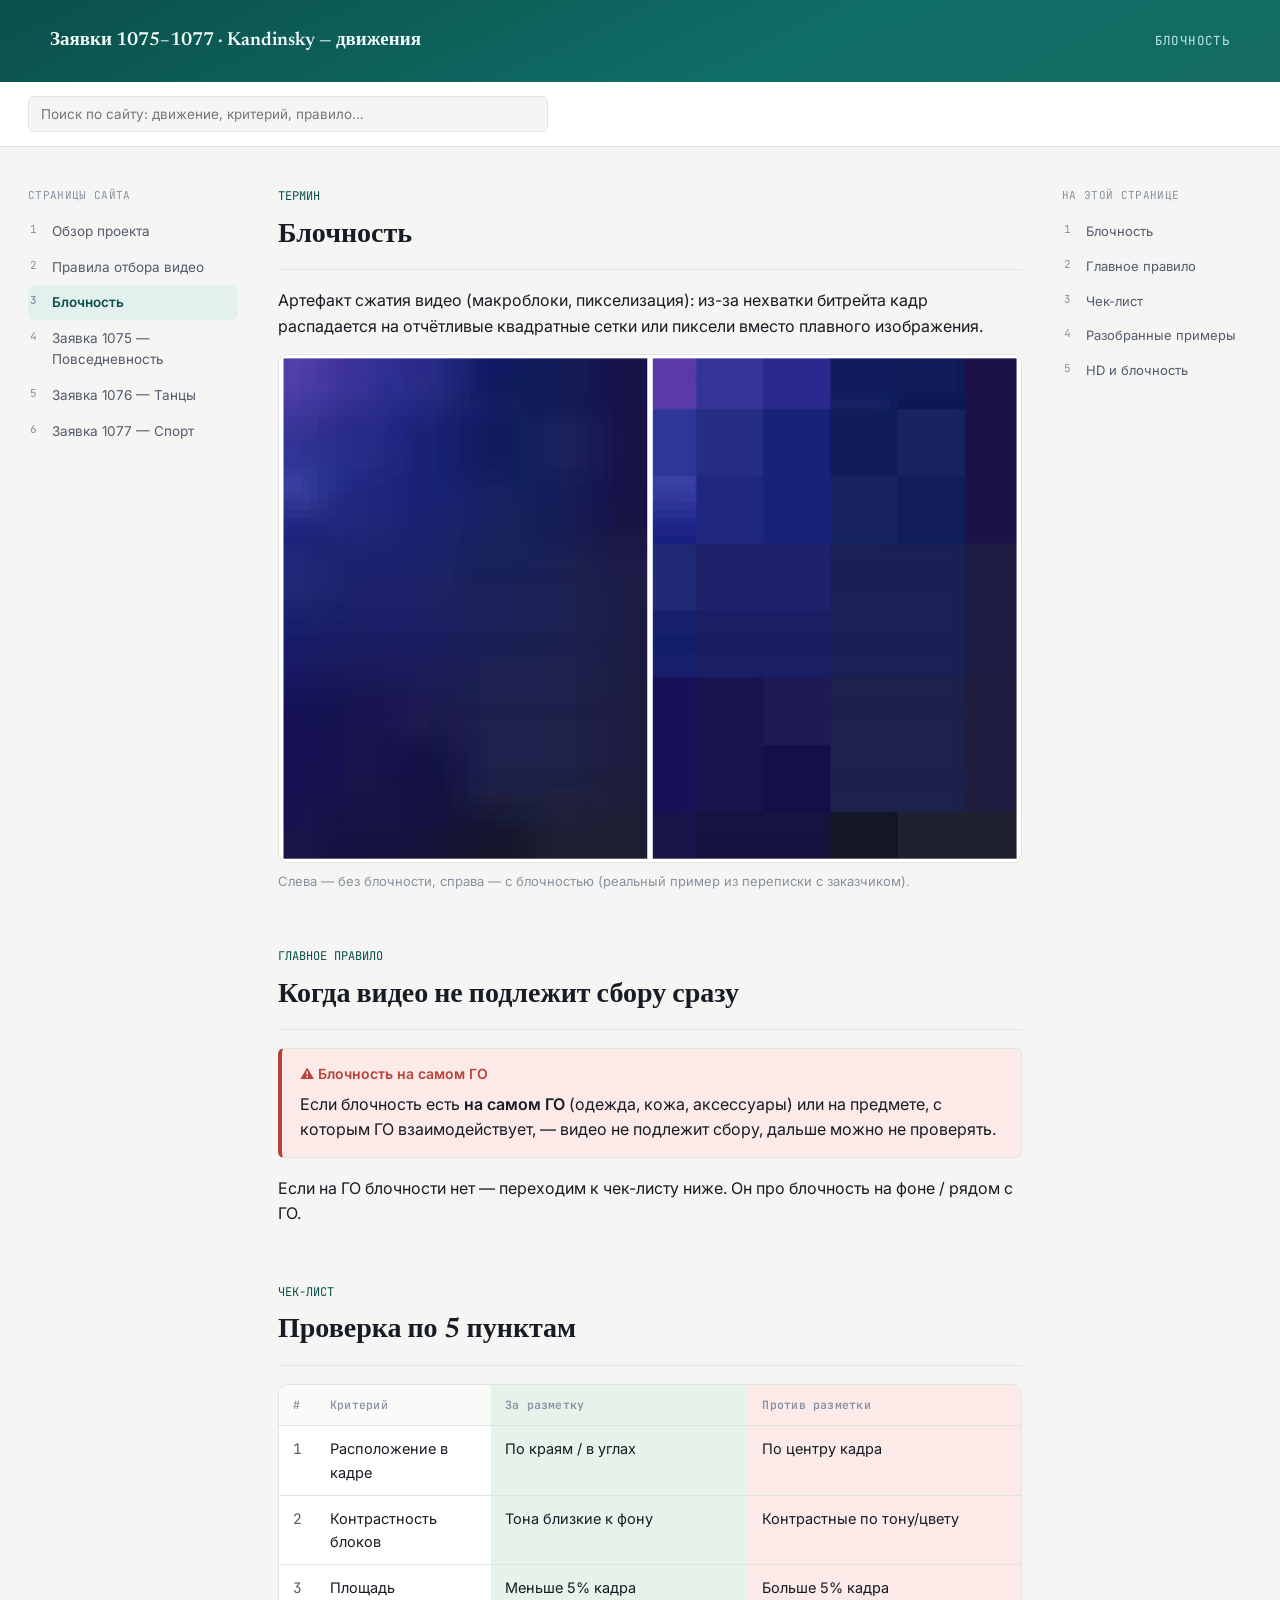
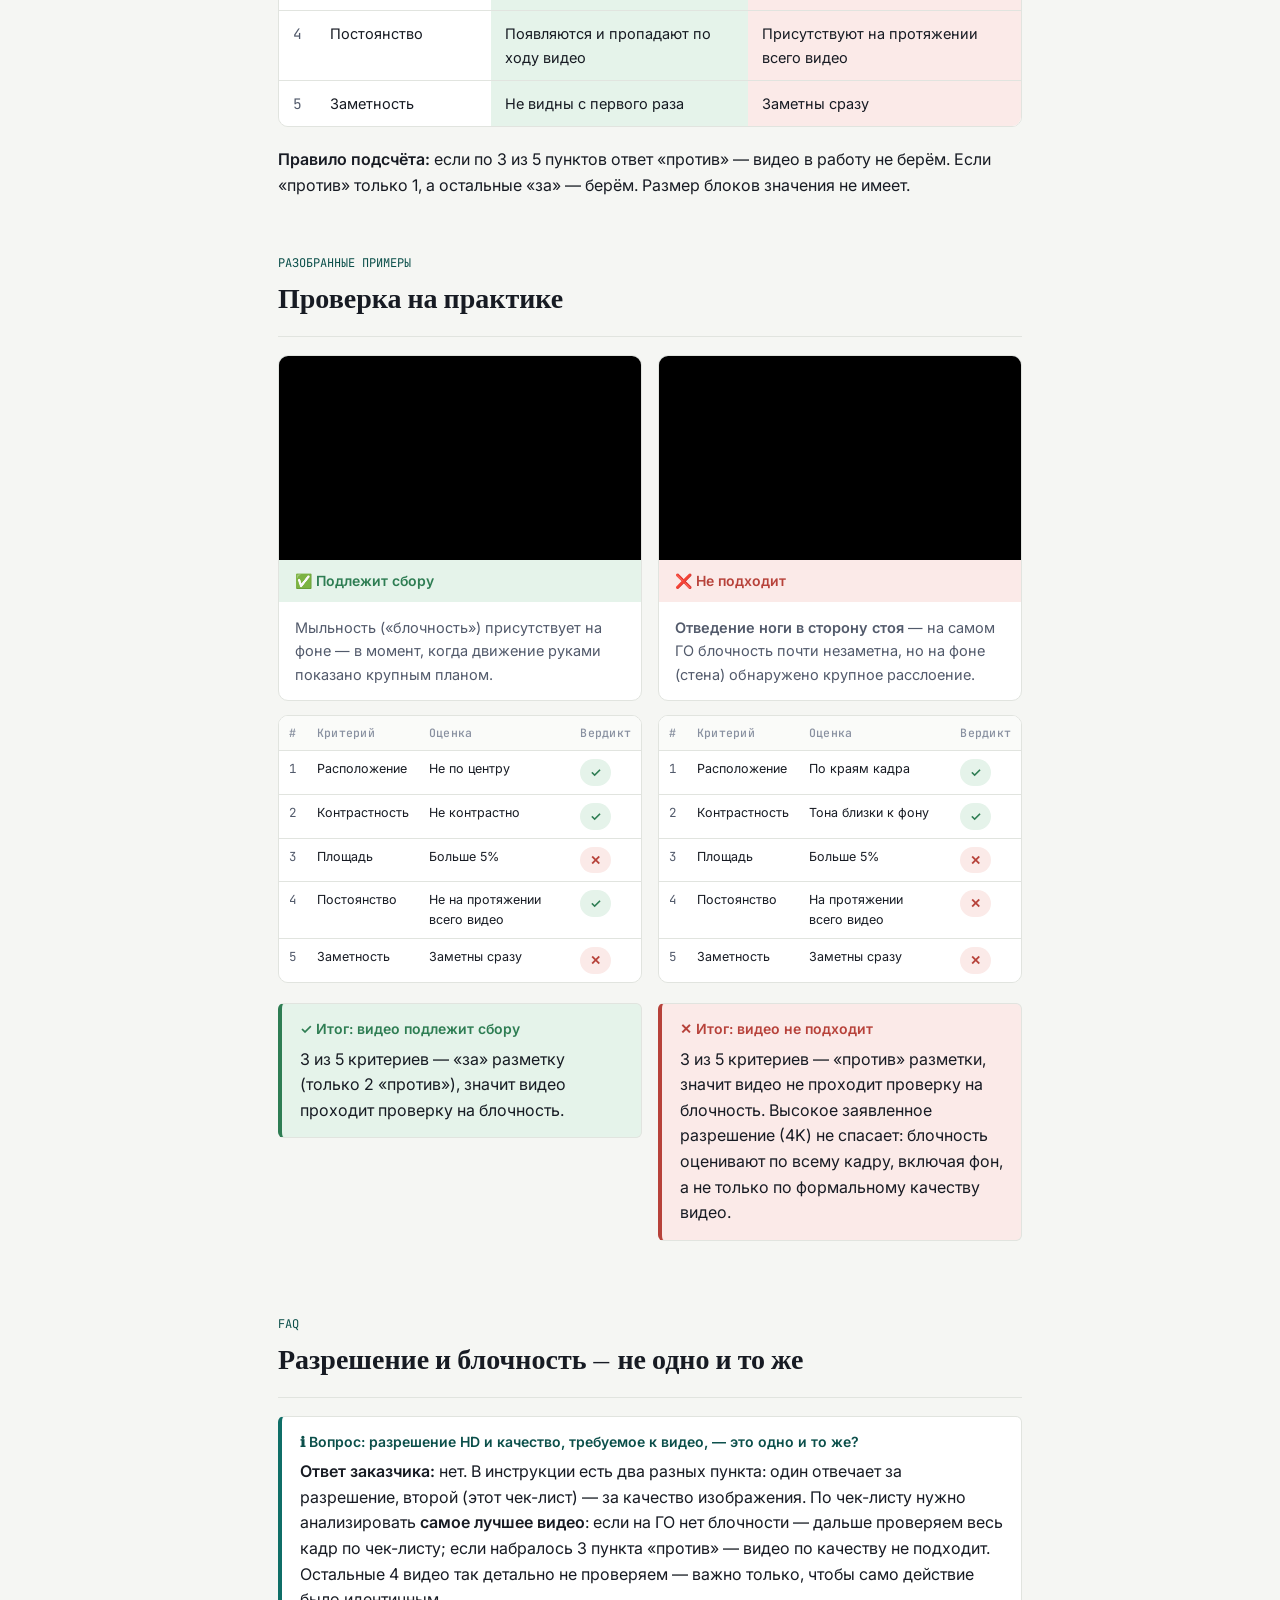
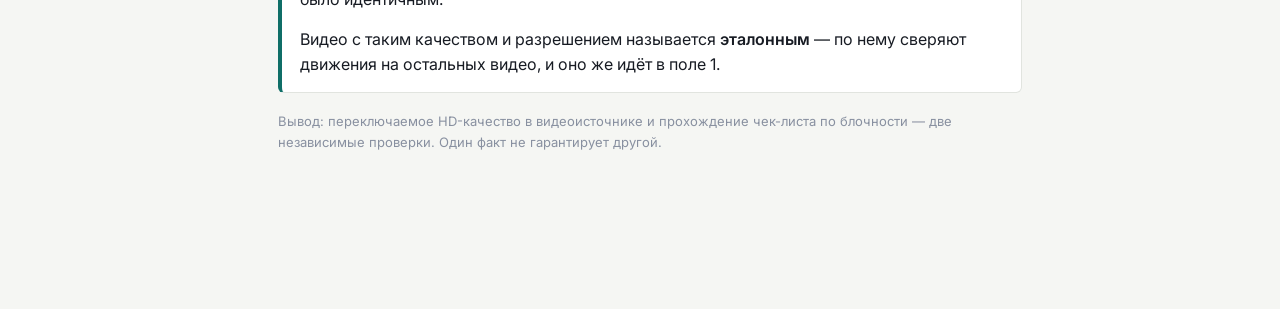
==== site/blockiness.html @ 5139f46d "Заменить первый пример блочности на встроенный плеер Ролик «приготовление еды на улице» имеет настоя" ====
<!DOCTYPE html>
<html lang="ru">
<head>
<meta charset="UTF-8">
<meta name="viewport" content="width=device-width, initial-scale=1.0">
<title>Блочность · Заявки 1075–1077</title>
<link rel="preconnect" href="https://fonts.googleapis.com">
<link href="https://fonts.googleapis.com/css2?family=Newsreader:ital,opsz,wght@0,6..72,400;0,6..72,500;0,6..72,600;0,6..72,700;1,6..72,500&family=Inter:wght@400;500;600;700&family=JetBrains+Mono:wght@500&display=swap" rel="stylesheet">
<link rel="stylesheet" href="assets/style.css">
</head>
<body>

<header class="page-header">
  <div class="page-header-inner">
    <a class="brand" href="overview.html">Заявки 1075–1077 · Kandinsky — движения</a>
    <span class="page-title">БЛОЧНОСТЬ</span>
  </div>
</header>

<div class="search-bar">
  <div class="search-bar-inner">
    <input type="search" id="site-search-input" class="search-input" placeholder="Поиск по сайту: движение, критерий, правило…" autocomplete="off" aria-label="Поиск по сайту">
    <div id="site-search-results" class="search-results" role="listbox" hidden></div>
  </div>
</div>

<div class="layout">
  <nav class="toc site-nav" aria-label="Страницы сайта">
    <div class="toc-title">СТРАНИЦЫ САЙТА</div>
    <ol>
      <li><a href="overview.html">Обзор проекта</a></li>
      <li><a href="criteria.html">Правила отбора видео</a></li>
      <li><a href="blockiness.html" class="active">Блочность</a></li>
      <li><a href="request-1075.html">Заявка 1075 — Повседневность</a></li>
      <li><a href="request-1076.html">Заявка 1076 — Танцы</a></li>
      <li><a href="request-1077.html">Заявка 1077 — Спорт</a></li>
    </ol>
  </nav>

  <main>

    <section id="definition">
      <p class="eyebrow">ТЕРМИН</p>
      <h2>Блочность</h2>
      <p>Артефакт сжатия видео (макроблоки, пикселизация): из-за нехватки битрейта кадр распадается на отчётливые квадратные сетки или пиксели вместо плавного изображения.</p>
      <figure style="margin:0 0 8px;">
        <img src="assets/blockiness-comparison.png" alt="Слева — кадр без блочности, справа — кадр с блочностью" style="width:100%; display:block; border-radius:var(--radius-m); border:1px solid var(--line);">
      </figure>
      <p class="quiet">Слева — без блочности, справа — с блочностью (реальный пример из переписки с заказчиком).</p>
    </section>

    <section id="rule">
      <p class="eyebrow">ГЛАВНОЕ ПРАВИЛО</p>
      <h2>Когда видео не подлежит сбору сразу</h2>
      <div class="callout danger">
        <div class="callout-title">⚠ Блочность на самом ГО</div>
        <p>Если блочность есть <strong>на самом ГО</strong> (одежда, кожа, аксессуары) или на предмете, с которым ГО взаимодействует, — видео не подлежит сбору, дальше можно не проверять.</p>
      </div>
      <p>Если на ГО блочности нет — переходим к чек-листу ниже. Он про блочность на фоне / рядом с ГО.</p>
    </section>

    <section id="checklist">
      <p class="eyebrow">ЧЕК-ЛИСТ</p>
      <h2>Проверка по 5 пунктам</h2>
      <div class="table-wrap">
        <table>
          <thead><tr><th>#</th><th>Критерий</th><th class="za"><strong>За разметку</strong></th><th class="protiv"><strong>Против разметки</strong></th></tr></thead>
          <tbody>
            <tr><td class="num">1</td><td>Расположение в кадре</td><td class="za">По краям / в углах</td><td class="protiv">По центру кадра</td></tr>
            <tr><td class="num">2</td><td>Контрастность блоков</td><td class="za">Тона близкие к фону</td><td class="protiv">Контрастные по тону/цвету</td></tr>
            <tr><td class="num">3</td><td>Площадь</td><td class="za">Меньше 5% кадра</td><td class="protiv">Больше 5% кадра</td></tr>
            <tr><td class="num">4</td><td>Постоянство</td><td class="za">Появляются и пропадают по ходу видео</td><td class="protiv">Присутствуют на протяжении всего видео</td></tr>
            <tr><td class="num">5</td><td>Заметность</td><td class="za">Не видны с первого раза</td><td class="protiv">Заметны сразу</td></tr>
          </tbody>
        </table>
      </div>
      <p><strong>Правило подсчёта:</strong> если по 3 из 5 пунктов ответ «против» — видео в работу не берём. Если «против» только 1, а остальные «за» — берём. Размер блоков значения не имеет.</p>
    </section>

    <section id="worked-example">
      <p class="eyebrow">РАЗОБРАННЫЕ ПРИМЕРЫ</p>
      <h2>Проверка на практике</h2>
      <div class="example-grid">
        <div>
          <div class="example-card pass" style="margin-bottom:14px;">
            <iframe class="media" src="https://www.youtube.com/embed/urwNlMY-8qQ" title="Приготовление еды на улице — пример проверки на блочность" allowfullscreen></iframe>
            <div class="status">✅ Подлежит сбору</div>
            <div class="body">
              <p>Мыльность («блочность») присутствует на фоне — в момент, когда движение руками показано крупным планом.</p>
            </div>
          </div>
          <div class="table-wrap compact">
            <table>
              <thead><tr><th>#</th><th>Критерий</th><th>Оценка</th><th>Вердикт</th></tr></thead>
              <tbody>
                <tr><td class="num">1</td><td>Расположение</td><td>Не по центру</td><td><span class="verdict za">✓</span></td></tr>
                <tr><td class="num">2</td><td>Контрастность</td><td>Не контрастно</td><td><span class="verdict za">✓</span></td></tr>
                <tr><td class="num">3</td><td>Площадь</td><td>Больше 5%</td><td><span class="verdict protiv">✕</span></td></tr>
                <tr><td class="num">4</td><td>Постоянство</td><td>Не на протяжении всего видео</td><td><span class="verdict za">✓</span></td></tr>
                <tr><td class="num">5</td><td>Заметность</td><td>Заметны сразу</td><td><span class="verdict protiv">✕</span></td></tr>
              </tbody>
            </table>
          </div>
          <div class="callout ok">
            <div class="callout-title">✓ Итог: видео подлежит сбору</div>
            <p>3 из 5 критериев — «за» разметку (только 2 «против»), значит видео проходит проверку на блочность.</p>
          </div>
        </div>

        <div>
          <div class="example-card fail" style="margin-bottom:14px;">
            <iframe class="media" src="https://www.youtube.com/embed/v_lq02RTL34" title="Пример проверки на блочность" allowfullscreen></iframe>
            <div class="status">❌ Не подходит</div>
            <div class="body">
              <p><strong>Отведение ноги в сторону стоя</strong> — на самом ГО блочность почти незаметна, но на фоне (стена) обнаружено крупное расслоение.</p>
            </div>
          </div>
          <div class="table-wrap compact">
            <table>
              <thead><tr><th>#</th><th>Критерий</th><th>Оценка</th><th>Вердикт</th></tr></thead>
              <tbody>
                <tr><td class="num">1</td><td>Расположение</td><td>По краям кадра</td><td><span class="verdict za">✓</span></td></tr>
                <tr><td class="num">2</td><td>Контрастность</td><td>Тона близки к фону</td><td><span class="verdict za">✓</span></td></tr>
                <tr><td class="num">3</td><td>Площадь</td><td>Больше 5%</td><td><span class="verdict protiv">✕</span></td></tr>
                <tr><td class="num">4</td><td>Постоянство</td><td>На протяжении всего видео</td><td><span class="verdict protiv">✕</span></td></tr>
                <tr><td class="num">5</td><td>Заметность</td><td>Заметны сразу</td><td><span class="verdict protiv">✕</span></td></tr>
              </tbody>
            </table>
          </div>
          <div class="callout danger">
            <div class="callout-title">✕ Итог: видео не подходит</div>
            <p>3 из 5 критериев — «против» разметки, значит видео не проходит проверку на блочность. Высокое заявленное разрешение (4K) не спасает: блочность оценивают по всему кадру, включая фон, а не только по формальному качеству видео.</p>
          </div>
        </div>
      </div>
    </section>

    <section id="hd-vs-blockiness">
      <p class="eyebrow">FAQ</p>
      <h2>Разрешение и блочность — не одно и то же</h2>
      <div class="callout info">
        <div class="callout-title">ℹ Вопрос: разрешение HD и качество, требуемое к видео, — это одно и то же?</div>
        <p><strong>Ответ заказчика:</strong> нет. В инструкции есть два разных пункта: один отвечает за разрешение, второй (этот чек-лист) — за качество изображения. По чек-листу нужно анализировать <strong>самое лучшее видео</strong>: если на ГО нет блочности — дальше проверяем весь кадр по чек-листу; если набралось 3 пункта «против» — видео по качеству не подходит. Остальные 4 видео так детально не проверяем — важно только, чтобы само действие было идентичным.</p>
        <p>Видео с таким качеством и разрешением называется <strong>эталонным</strong> — по нему сверяют движения на остальных видео, и оно же идёт в поле 1.</p>
      </div>
      <p class="quiet">Вывод: переключаемое HD-качество в видеоисточнике и прохождение чек-листа по блочности — две независимые проверки. Один факт не гарантирует другой.</p>
    </section>

  </main>

  <nav class="toc page-nav" aria-label="На этой странице">
    <div class="toc-title">НА ЭТОЙ СТРАНИЦЕ</div>
    <ol>
      <li><a href="#definition">Блочность</a></li>
      <li><a href="#rule">Главное правило</a></li>
      <li><a href="#checklist">Чек-лист</a></li>
      <li><a href="#worked-example">Разобранные примеры</a></li>
      <li><a href="#hd-vs-blockiness">HD и блочность</a></li>
    </ol>
  </nav>
</div>

<script src="assets/search-index.js"></script>
<script src="assets/search.js" defer></script>
</body>
</html>
---- site/assets/style.css ----
:root{
  --bg:#F5F6F3;
  --surface:#FFFFFF;
  --ink:#171B23;
  --ink-soft:#525A6B;
  --ink-faint:#8890A0;
  --line:#E1E4DF;
  --teal:#0F6E67;
  --teal-dark:#0B4F4A;
  --teal-soft:#E3F1EE;
  --amber:#B8721C;
  --amber-soft:#FBF0DE;
  --red:#B7423A;
  --red-soft:#FBEAE8;
  --ok:#2E7D53;
  --ok-soft:#E5F3EA;
  --radius-s:6px;
  --radius-m:10px;
  --serif:'Newsreader', Georgia, serif;
  --sans:'Inter', -apple-system, BlinkMacSystemFont, 'Segoe UI', sans-serif;
  --mono:'JetBrains Mono', ui-monospace, monospace;
}
*{box-sizing:border-box;}
html{scroll-behavior:smooth;}
body{
  margin:0;
  background:var(--bg);
  color:var(--ink);
  font-family:var(--sans);
  font-size:16px;
  line-height:1.6;
  -webkit-font-smoothing:antialiased;
}
a{color:var(--teal-dark);}
a:focus-visible, button:focus-visible, summary:focus-visible{outline:2px solid var(--teal); outline-offset:2px;}

/* ---------- HERO (только на overview.html) ---------- */
.hero{
  background:linear-gradient(155deg,var(--teal-dark) 0%, var(--teal) 62%, #146B62 100%);
  color:#F3FBF9;
  padding:64px 28px 48px;
  position:relative;
  overflow:hidden;
}
.hero::after{
  content:"";
  position:absolute; inset:0;
  background-image:
    repeating-linear-gradient(90deg, rgba(255,255,255,.05) 0 1px, transparent 1px 64px),
    repeating-linear-gradient(0deg, rgba(255,255,255,.05) 0 1px, transparent 1px 64px);
  opacity:.5;
  pointer-events:none;
}
.hero-inner{max-width:920px; margin:0 auto; position:relative;}
.hero-kicker{
  font-family:var(--mono);
  font-size:12.5px;
  letter-spacing:.03em;
  color:#BFEAE2;
  margin:0 0 14px;
}
.hero h1{
  font-family:var(--serif);
  font-weight:600;
  font-size:clamp(30px, 4.4vw, 46px);
  line-height:1.12;
  margin:0 0 16px;
  max-width:22ch;
}
.hero p.lead{
  font-size:17px;
  max-width:62ch;
  color:#E3F4F0;
  margin:0 0 30px;
}
.hero-stats{
  display:grid;
  grid-template-columns:repeat(auto-fit,minmax(150px,1fr));
  gap:1px;
  background:rgba(255,255,255,.18);
  border:1px solid rgba(255,255,255,.22);
  border-radius:var(--radius-m);
  overflow:hidden;
  max-width:760px;
}
.hero-stat{
  background:rgba(11,79,74,.35);
  padding:16px 18px;
}
.hero-stat .n{font-family:var(--serif); font-size:26px; font-weight:600; display:block;}
.hero-stat .l{font-size:12.5px; color:#BFEAE2;}

/* ---------- PAGE HEADER (на всех остальных страницах) ---------- */
.page-header{
  background:linear-gradient(155deg,var(--teal-dark) 0%, var(--teal) 62%, #146B62 100%);
  color:#F3FBF9;
  padding:26px 28px;
}
.page-header-inner{
  max-width:1180px; margin:0 auto;
  display:flex; align-items:center; justify-content:space-between; flex-wrap:wrap; gap:10px 24px;
}
.page-header .brand{
  color:#F3FBF9; text-decoration:none;
  font-family:var(--serif); font-weight:600; font-size:19px;
}
.page-header .brand:hover{text-decoration:underline;}
.page-header .page-title{
  font-family:var(--mono); font-size:12.5px; letter-spacing:.03em; color:#BFEAE2;
}

/* ---------- ПОИСК ПО САЙТУ ---------- */
.search-bar{
  background:var(--surface);
  border-bottom:1px solid var(--line);
  padding:14px 28px;
}
.search-bar-inner{
  max-width:1320px; margin:0 auto;
  position:relative;
}
.search-input{
  width:100%; max-width:520px;
  box-sizing:border-box;
  font-family:var(--sans);
  font-size:13.5px;
  padding:9px 12px;
  border:1px solid var(--line);
  border-radius:var(--radius-s);
  background:var(--bg);
  color:var(--ink);
}
.search-input:focus{
  outline:none;
  border-color:var(--teal);
  background:var(--surface);
}
.search-results{
  position:absolute;
  top:calc(100% + 6px);
  left:0;
  width:100%; max-width:520px;
  background:var(--surface);
  border:1px solid var(--line);
  border-radius:var(--radius-m);
  box-shadow:0 8px 24px rgba(23,27,35,.12);
  max-height:380px;
  overflow-y:auto;
  z-index:80;
}
.search-item{
  display:block;
  padding:9px 14px;
  text-decoration:none;
  color:var(--ink);
  border-bottom:1px solid var(--line);
}
.search-item:last-child{border-bottom:none;}
.search-item:hover, .search-item.active{background:var(--teal-soft);}
.search-item .t{display:block; font-size:13.5px; font-weight:500;}
.search-item .p{display:block; font-family:var(--mono); font-size:11px; color:var(--ink-faint); margin-top:2px;}
.search-empty{padding:12px 14px; font-size:13px; color:var(--ink-soft);}

/* ---------- LAYOUT (слева — страницы сайта, справа — разделы этой страницы) ---------- */
.layout{
  max-width:1320px;
  margin:0 auto;
  display:grid;
  grid-template-columns:210px minmax(0,1fr) 190px;
  gap:40px;
  padding:40px 28px 100px;
}
nav.toc{
  position:sticky;
  top:24px;
  align-self:start;
  max-height:calc(100vh - 48px);
  overflow-y:auto;
  font-size:13.5px;
}
nav.toc.page-nav{font-size:13px;}
nav.toc .toc-title{
  font-family:var(--mono);
  font-size:11px;
  color:var(--ink-faint);
  letter-spacing:.03em;
  margin-bottom:10px;
}
nav.toc ol{list-style:none; margin:0; padding:0; counter-reset:toc;}
nav.toc li{counter-increment:toc; margin-bottom:2px;}
nav.toc a{
  display:block;
  text-decoration:none;
  color:var(--ink-soft);
  padding:6px 0 6px 22px;
  position:relative;
  border-left:2px solid transparent;
}
nav.toc a::before{
  content:counter(toc);
  position:absolute; left:0; top:6px;
  font-family:var(--mono);
  font-size:11px;
  color:var(--ink-faint);
  width:16px;
}
nav.toc a:hover{color:var(--teal-dark);}
nav.toc a.active{
  color:var(--teal-dark);
  font-weight:600;
  background:var(--teal-soft);
  border-radius:var(--radius-s);
}
nav.toc .toc-group{margin-top:14px; padding-top:10px; border-top:1px solid var(--line);}

main{min-width:0; max-width:760px;}
section{margin-bottom:56px; scroll-margin-top:20px;}
section > .eyebrow{
  font-family:var(--mono);
  font-size:12px;
  color:var(--teal-dark);
  margin:0 0 6px;
}
h2{
  font-family:var(--serif);
  font-weight:600;
  font-size:28px;
  margin:0 0 18px;
  padding-bottom:12px;
  border-bottom:1px solid var(--line);
}
h3{
  font-family:var(--serif);
  font-weight:600;
  font-size:19px;
  margin:28px 0 10px;
}
p{margin:0 0 14px; color:var(--ink);}
ul, ol{margin:0 0 16px; padding-left:22px;}
li{margin-bottom:6px;}
strong{font-weight:600;}
code{
  font-family:var(--mono);
  font-size:.86em;
  background:#EEF1EC;
  padding:2px 5px;
  border-radius:4px;
}

/* ---------- CALLOUTS ---------- */
.callout{
  border:1px solid var(--line);
  border-left-width:4px;
  border-radius:var(--radius-s);
  padding:14px 18px;
  margin:0 0 18px;
  background:var(--surface);
}
.callout .callout-title{
  font-weight:600;
  font-size:14px;
  display:flex;
  align-items:center;
  gap:8px;
  margin-bottom:6px;
}
.callout p:last-child{margin-bottom:0;}
.callout.info{border-left-color:var(--teal); }
.callout.info .callout-title{color:var(--teal-dark);}
.callout.warn{border-left-color:var(--amber); background:var(--amber-soft);}
.callout.warn .callout-title{color:var(--amber);}
.callout.danger{border-left-color:var(--red); background:var(--red-soft);}
.callout.danger .callout-title{color:var(--red);}
.callout.ok{border-left-color:var(--ok); background:var(--ok-soft);}
.callout.ok .callout-title{color:var(--ok);}
.callout.quote{border-left-color:var(--ink-faint);}
.callout.quote .who{font-weight:600; color:var(--ink);}

/* ---------- NAME EXAMPLES CHIP ---------- */
.name-examples{
  display:block;
  background:var(--teal-soft);
  color:var(--teal-dark);
  border-radius:var(--radius-s);
  padding:10px 16px;
  font-size:14.5px;
  margin:0 0 14px;
}
.name-examples strong{color:var(--teal-dark);}
.name-examples em{font-style:italic;}

/* ---------- TABLES ---------- */
.table-wrap{overflow-x:auto; margin:0 0 20px; border:1px solid var(--line); border-radius:var(--radius-m);}
table{width:100%; border-collapse:collapse; background:var(--surface); font-size:14.5px;}
th, td{padding:11px 14px; text-align:left; border-bottom:1px solid var(--line); vertical-align:top;}
th{
  font-family:var(--mono);
  font-weight:500;
  font-size:11.5px;
  color:var(--ink-faint);
  background:#FAFBF9;
  letter-spacing:.02em;
}
tr:last-child td{border-bottom:none;}
td.num{font-family:var(--mono); color:var(--ink-soft); white-space:nowrap;}
th.za, td.za{background:var(--ok-soft);}
th.tagme, td.tagme{width:260px;}
td.tagme code{display:inline-block; word-break:break-all; overflow-wrap:anywhere;}
th.protiv, td.protiv{background:var(--red-soft);}
th.field, td.field{background:#EDEEEA;}
tr[id]{scroll-margin-top:24px;}
tr[id]:target{outline:2px solid var(--teal); outline-offset:-2px;}
h3[id]{scroll-margin-top:20px;}

/* ---------- TAGS / BADGES ---------- */
.tag{
  display:inline-block;
  font-family:var(--mono);
  font-size:11.5px;
  padding:2px 8px;
  border-radius:20px;
  border:1px solid var(--line);
  color:var(--ink-soft);
  margin-right:4px;
}
.tag.t1075{background:var(--teal-soft); border-color:var(--teal); color:var(--teal-dark);}
.tag.t1076{background:#F1E7F7; border-color:#8A56A6; color:#6B3C88;}
.tag.t1077{background:#FDEEE0; border-color:#C97A1F; color:#93590F;}

/* ---------- VERDICT (за / против) ---------- */
.verdict{
  display:inline-flex; align-items:center; gap:6px;
  font-size:13px; font-weight:600; padding:3px 10px; border-radius:20px;
}
.verdict.za{background:var(--ok-soft); color:var(--ok);}
.verdict.protiv{background:var(--red-soft); color:var(--red);}

/* ---------- EXAMPLE CARDS ---------- */
.example-grid{display:grid; grid-template-columns:1fr 1fr; gap:16px; margin-bottom:18px;}
.example-grid.cols-3{grid-template-columns:1fr 1fr 1fr;}
@media (max-width:640px){.example-grid, .example-grid.cols-3{grid-template-columns:1fr;}}
@media (max-width:900px){.example-grid.cols-3{grid-template-columns:1fr 1fr;}}
.example-card{
  border:1px solid var(--line);
  border-radius:var(--radius-m);
  overflow:hidden;
  background:var(--surface);
}
.example-card .status{
  padding:10px 16px;
  font-weight:600;
  font-size:14px;
  display:flex; align-items:center; gap:8px;
}
.example-card.pass .status{background:var(--ok-soft); color:var(--ok);}
.example-card.fail .status{background:var(--red-soft); color:var(--red);}
.example-card .body{padding:14px 16px;}
.example-card .body p{margin:0; font-size:14.5px; color:var(--ink-soft);}
.example-card .media{display:block; width:100%; border-bottom:1px solid var(--line); background:#000;}
.example-card video, .example-card img{display:block; width:100%; height:auto;}
.example-card video.portrait{width:auto; max-width:100%; max-height:460px; margin:0 auto; background:#000;}
.example-card iframe.media{width:100%; aspect-ratio:16/9; border:0; background:#000;}
.example-card iframe.media.portrait{width:auto; height:460px; max-width:100%; aspect-ratio:9/16; margin:0 auto; display:block;}
.table-wrap.compact table{font-size:12.5px;}
.table-wrap.compact th, .table-wrap.compact td{padding:8px 10px;}

/* ---------- ZOOM ON HOVER ---------- */
.zoom-wrap{position:relative; overflow:visible;}
.zoom-wrap img{
  display:block; width:100%;
  border-radius:var(--radius-m); border:1px solid var(--line);
  background:var(--surface);
  transition:transform .2s ease, box-shadow .2s ease;
  transform-origin:center center;
  position:relative; z-index:1;
  cursor:zoom-in;
}
.zoom-wrap:hover img{
  transform:scale(1.9);
  z-index:5;
  box-shadow:0 16px 40px rgba(0,0,0,.28);
}
.zoom-wrap figcaption{margin-top:8px;}

/* ---------- FLOW STEPS ---------- */
.flow{
  display:flex; flex-wrap:wrap; gap:0;
  margin:0 0 20px;
  counter-reset:flow;
}
.flow-step{
  flex:1 1 150px;
  background:var(--surface);
  border:1px solid var(--line);
  padding:16px;
  position:relative;
  counter-increment:flow;
}
.flow-step:not(:last-child)::after{
  content:"→";
  position:absolute; right:-13px; top:50%; transform:translateY(-50%);
  color:var(--ink-faint); font-size:16px; z-index:2; background:var(--bg);
  width:24px; text-align:center;
}
@media (max-width:640px){
  .flow{flex-direction:column;}
  .flow-step:not(:last-child)::after{content:"↓"; right:auto; left:16px; top:auto; bottom:-13px; transform:none;}
}
.flow-step .num{
  font-family:var(--mono); font-size:11px; color:var(--teal-dark);
}
.flow-step .num::before{content:counter(flow) "  ";}
.flow-step h4{margin:6px 0 4px; font-size:14.5px; font-weight:600;}
.flow-step p{margin:0; font-size:13px; color:var(--ink-soft);}

/* ---------- DETAILS / FAQ ---------- */
details{
  border:1px solid var(--line);
  border-radius:var(--radius-s);
  background:var(--surface);
  margin-bottom:10px;
  padding:0;
}
summary{
  cursor:pointer;
  padding:13px 16px;
  font-weight:600;
  font-size:14.5px;
  list-style:none;
  display:flex;
  justify-content:space-between;
  align-items:center;
  gap:10px;
}
summary::-webkit-details-marker{display:none;}
summary::after{content:"+"; font-size:18px; color:var(--ink-faint); font-weight:400;}
details[open] summary::after{content:"–";}
details .faq-body{padding:0 16px 16px; color:var(--ink-soft); font-size:14.5px;}
details .faq-body p:last-child{margin-bottom:0;}

/* ---------- MISC ---------- */
.divider{height:1px; background:var(--line); margin:40px 0;}
.person{font-weight:600; color:var(--ink);}
.quiet{color:var(--ink-faint); font-size:13px;}
.img-caption{font-family:var(--mono); font-size:13px; color:var(--ink-soft); margin:8px 0 0;}
.status-badge{display:inline-block; padding:2px 8px; border-radius:var(--radius-s); font-weight:600; margin-right:6px;}
.status-badge.pass{background:var(--ok-soft); color:var(--ok);}
.status-badge.fail{background:var(--red-soft); color:var(--red);}
footer{
  max-width:760px; margin:0 auto; padding:0 28px 60px 28px;
}
.top-link{font-size:12.5px; color:var(--ink-faint); text-decoration:none;}

@media (max-width:1000px){
  .layout{grid-template-columns:1fr; padding-top:24px;}
  nav.toc{position:relative; top:0; max-height:none; margin-bottom:8px; border:1px solid var(--line); border-radius:var(--radius-m); padding:14px 16px; background:var(--surface);}
  nav.toc.site-nav{order:1;}
  nav.toc.page-nav{order:2;}
  main{order:3;}
}
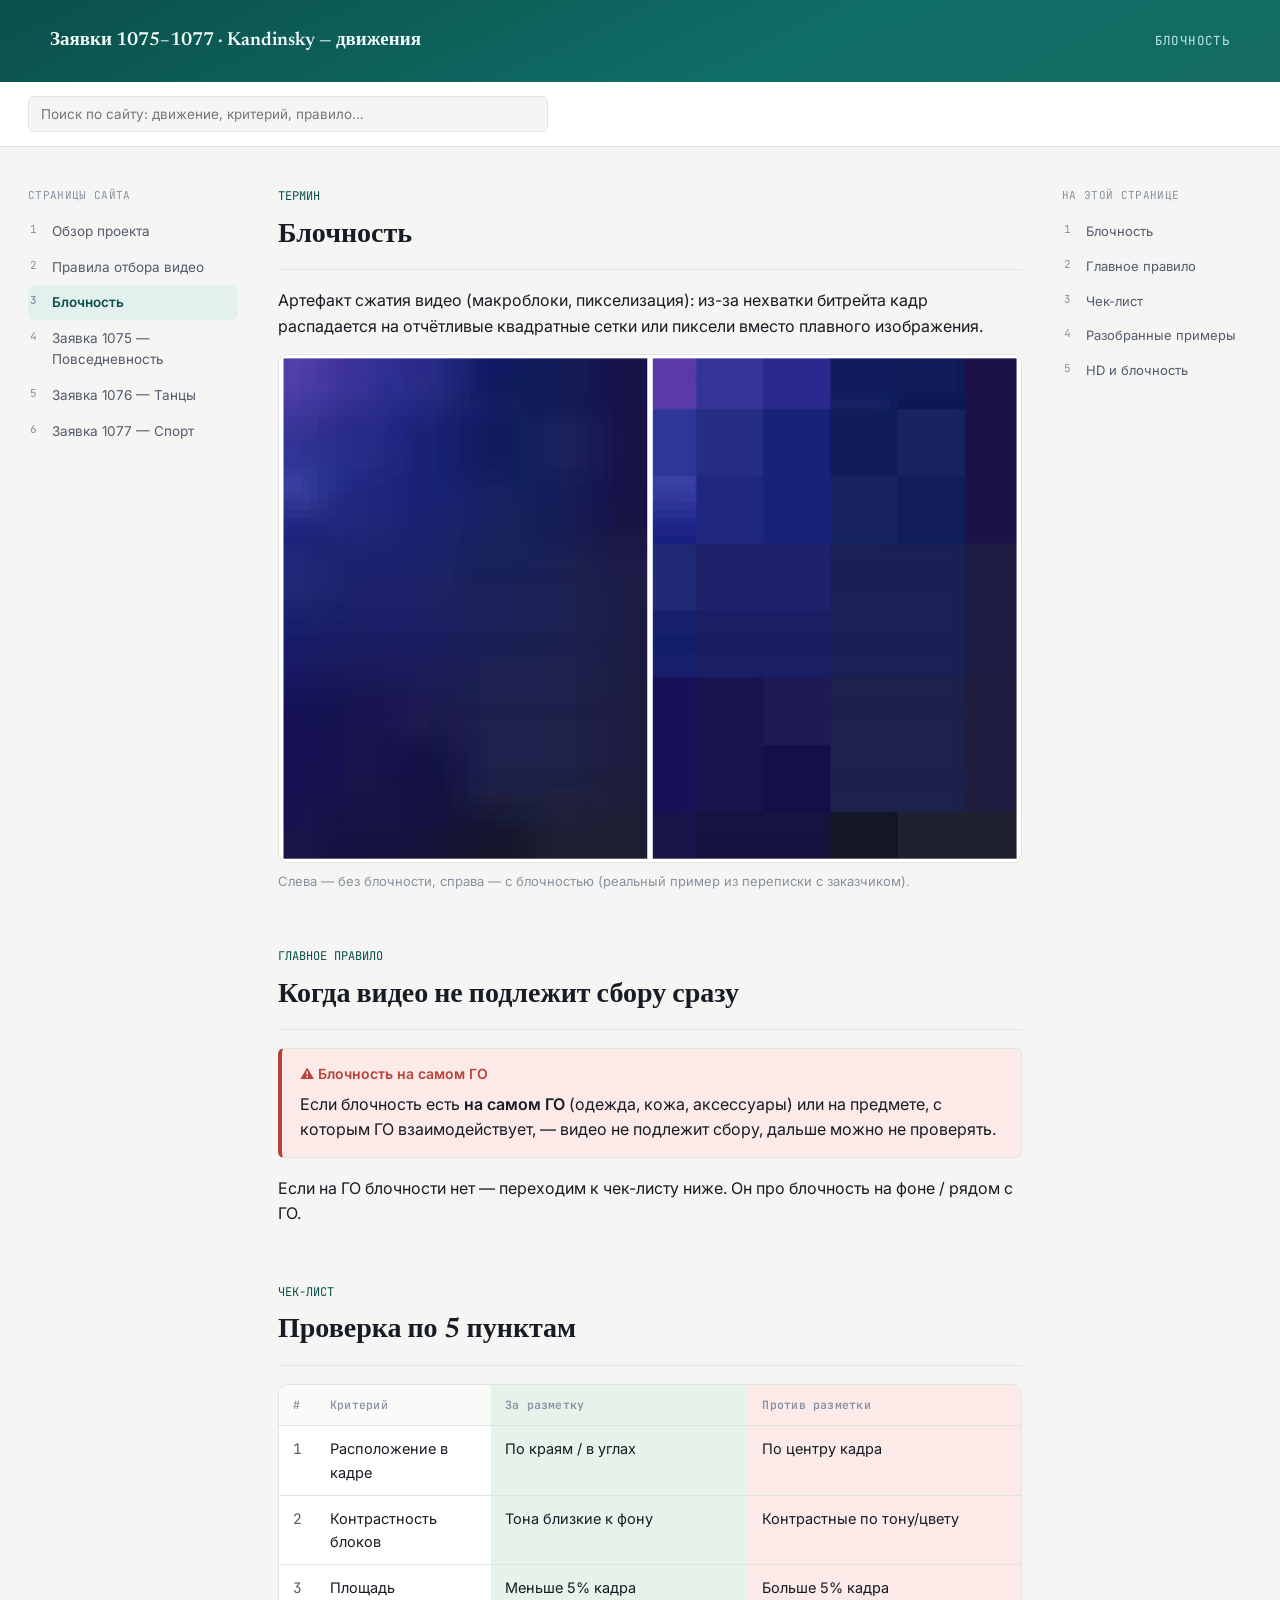
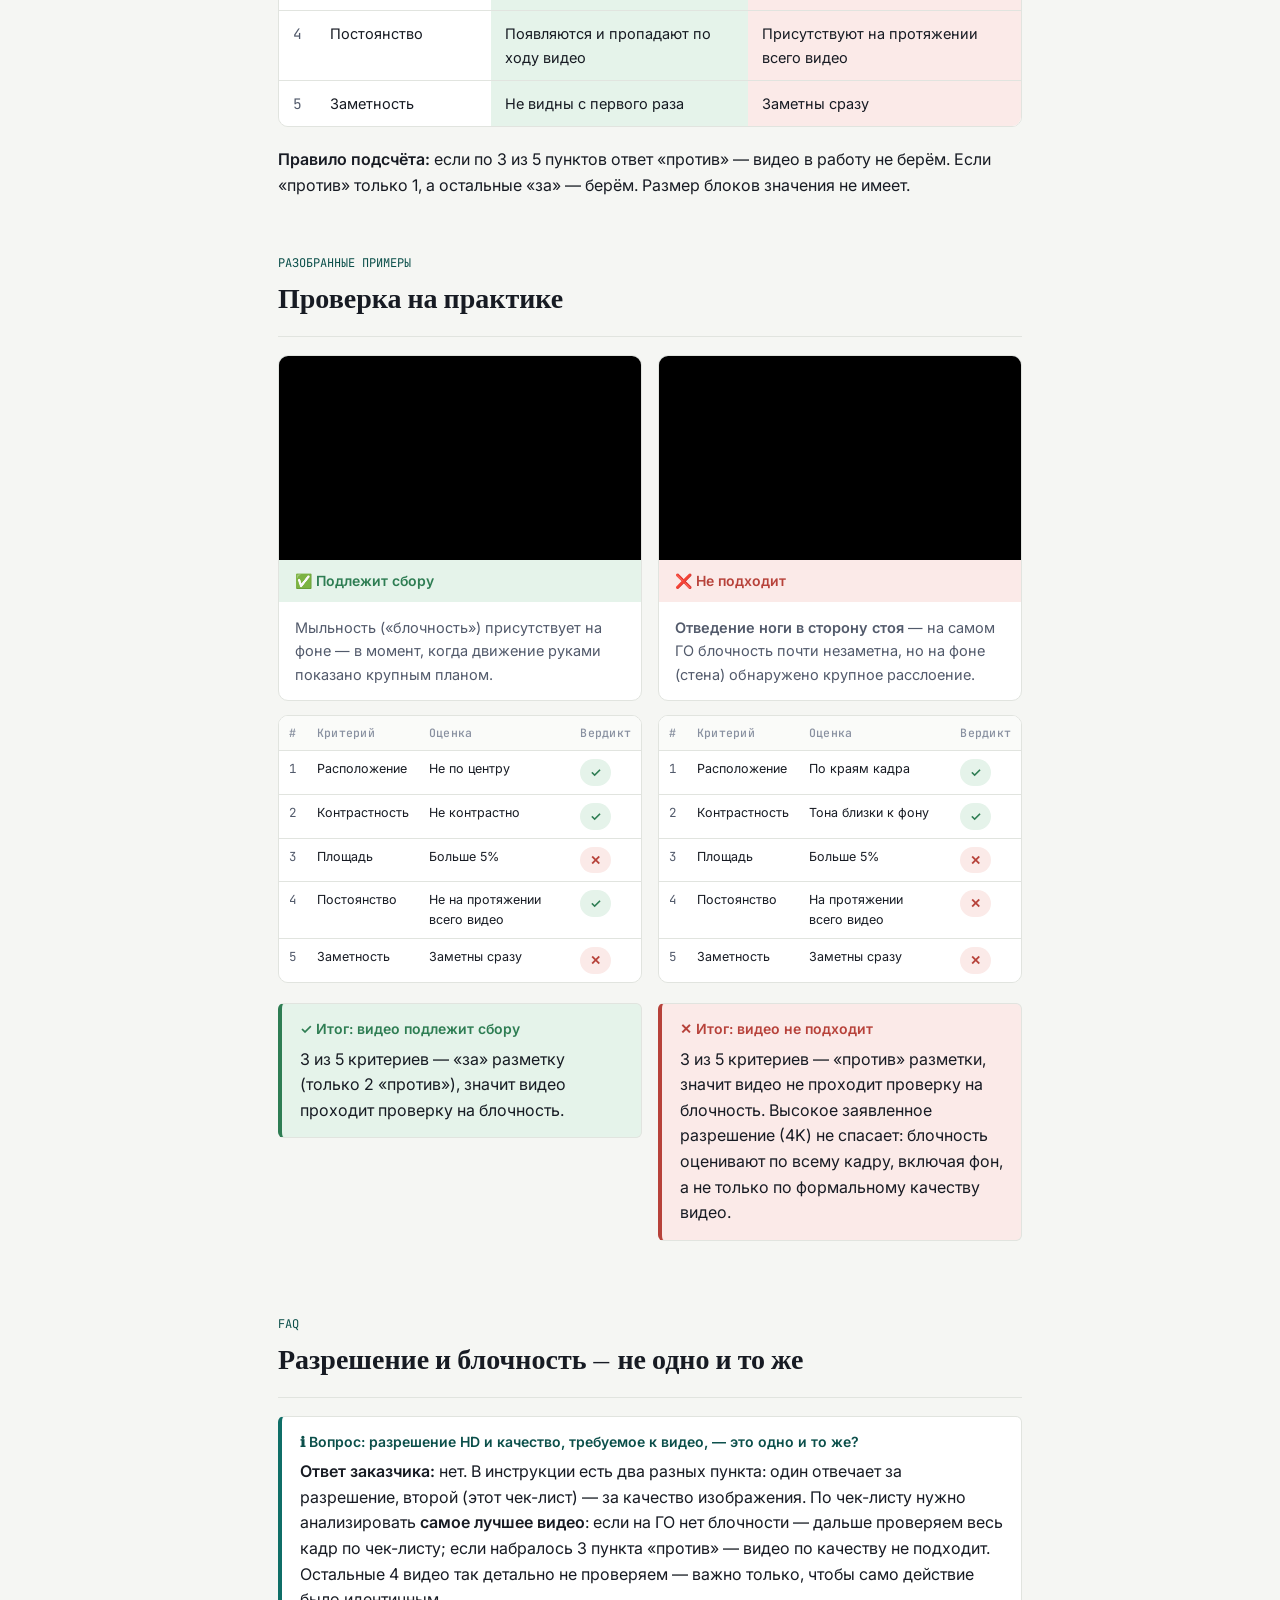
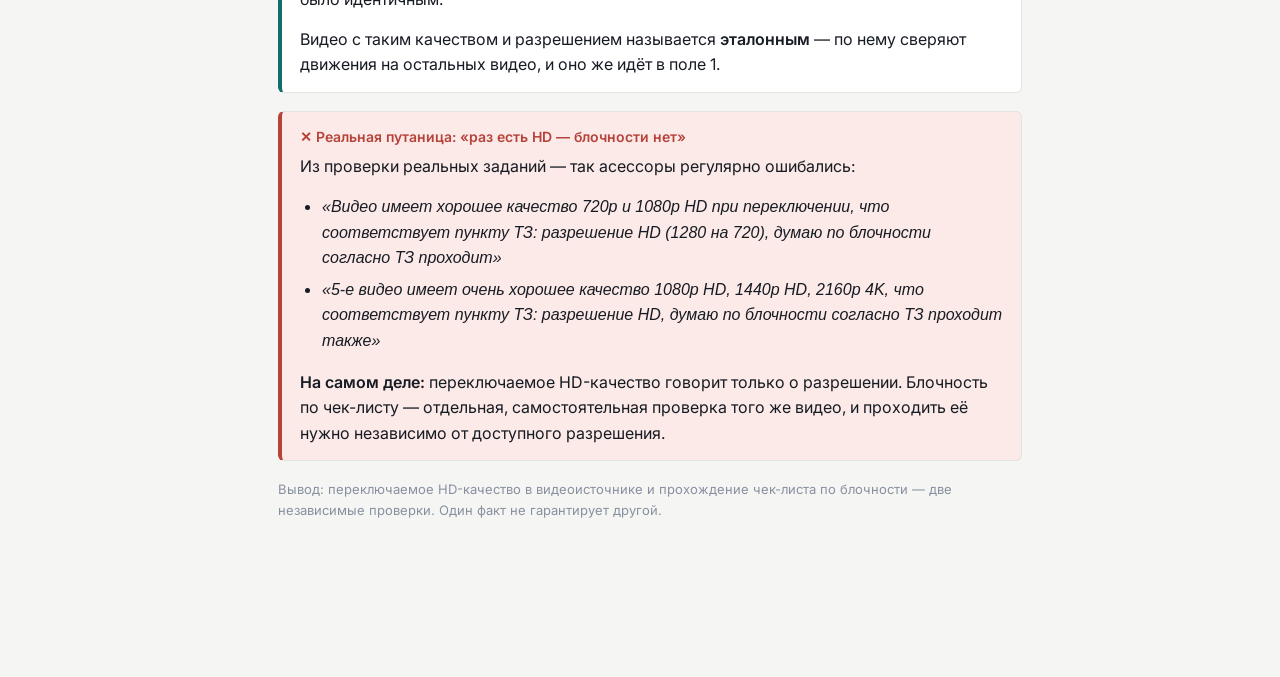
==== commit 477292f1: "Усилить блок про путаницу HD-качества и блочности реальными цитатами Полных новых видео-примеров с р" ====
--- a/site/blockiness.html
+++ b/site/blockiness.html
@@ -143,6 +143,17 @@
         <p><strong>Ответ заказчика:</strong> нет. В инструкции есть два разных пункта: один отвечает за разрешение, второй (этот чек-лист) — за качество изображения. По чек-листу нужно анализировать <strong>самое лучшее видео</strong>: если на ГО нет блочности — дальше проверяем весь кадр по чек-листу; если набралось 3 пункта «против» — видео по качеству не подходит. Остальные 4 видео так детально не проверяем — важно только, чтобы само действие было идентичным.</p>
         <p>Видео с таким качеством и разрешением называется <strong>эталонным</strong> — по нему сверяют движения на остальных видео, и оно же идёт в поле 1.</p>
       </div>
+
+      <div class="callout danger">
+        <div class="callout-title">✕ Реальная путаница: «раз есть HD — блочности нет»</div>
+        <p>Из проверки реальных заданий — так асессоры регулярно ошибались:</p>
+        <ul>
+          <li><em>«Видео имеет хорошее качество 720p и 1080p HD при переключении, что соответствует пункту ТЗ: разрешение HD (1280 на 720), думаю по блочности согласно ТЗ проходит»</em></li>
+          <li><em>«5-е видео имеет очень хорошее качество 1080p HD, 1440p HD, 2160p 4K, что соответствует пункту ТЗ: разрешение HD, думаю по блочности согласно ТЗ проходит также»</em></li>
+        </ul>
+        <p style="margin-bottom:0;"><strong>На самом деле:</strong> переключаемое HD-качество говорит только о разрешении. Блочность по чек-листу — отдельная, самостоятельная проверка того же видео, и проходить её нужно независимо от доступного разрешения.</p>
+      </div>
+
       <p class="quiet">Вывод: переключаемое HD-качество в видеоисточнике и прохождение чек-листа по блочности — две независимые проверки. Один факт не гарантирует другой.</p>
     </section>
 
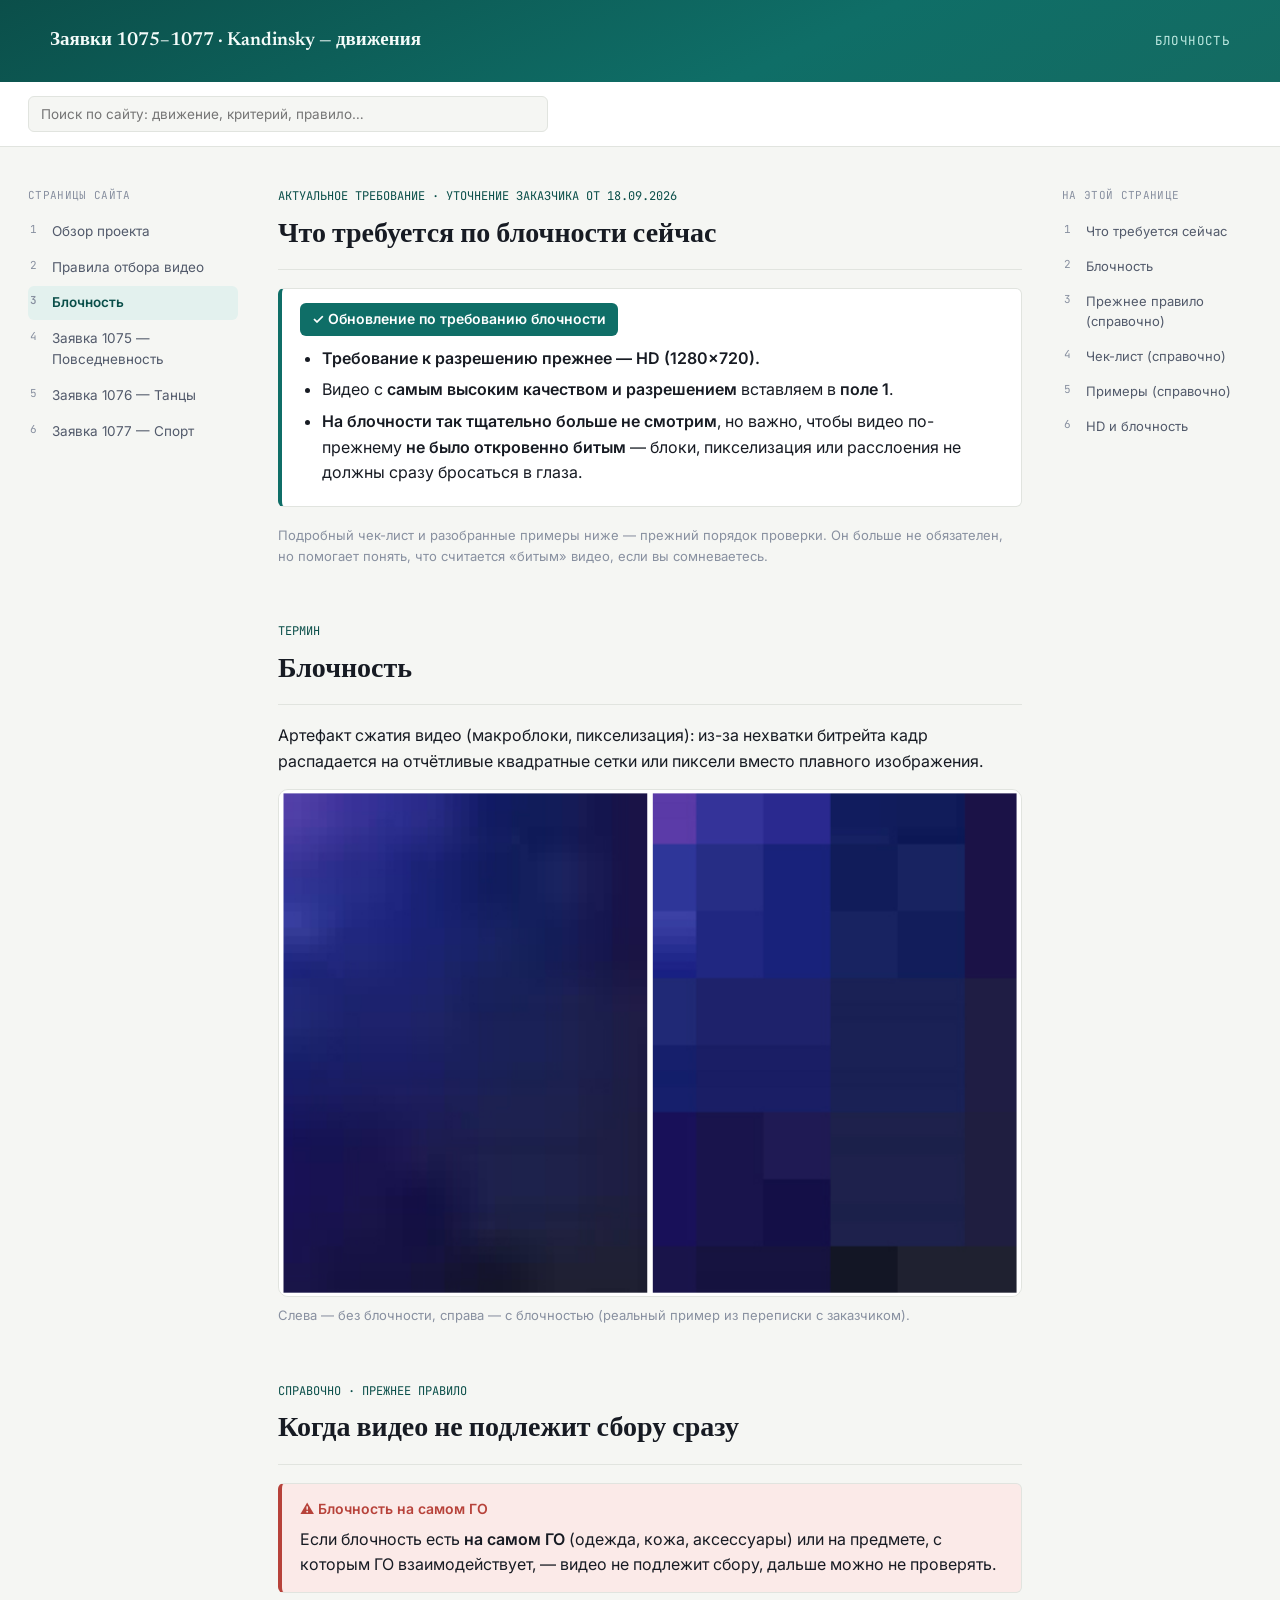
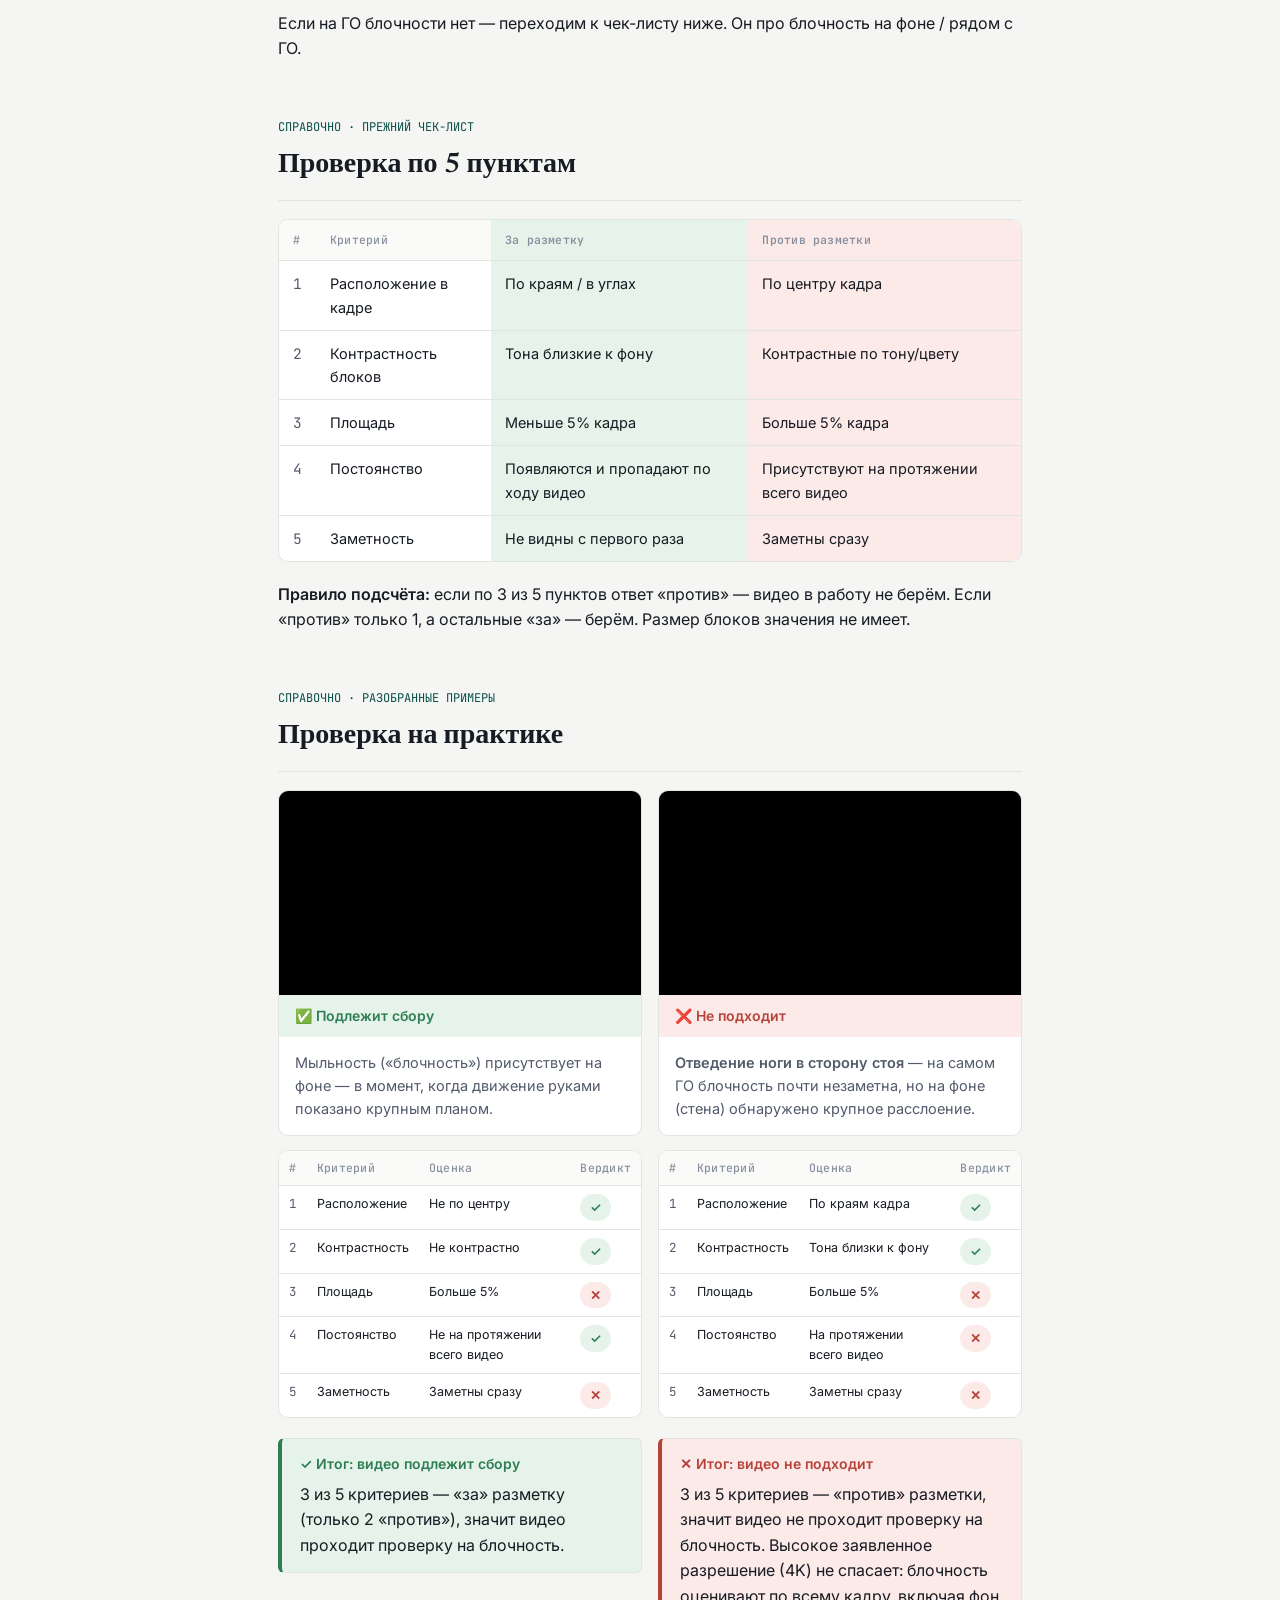
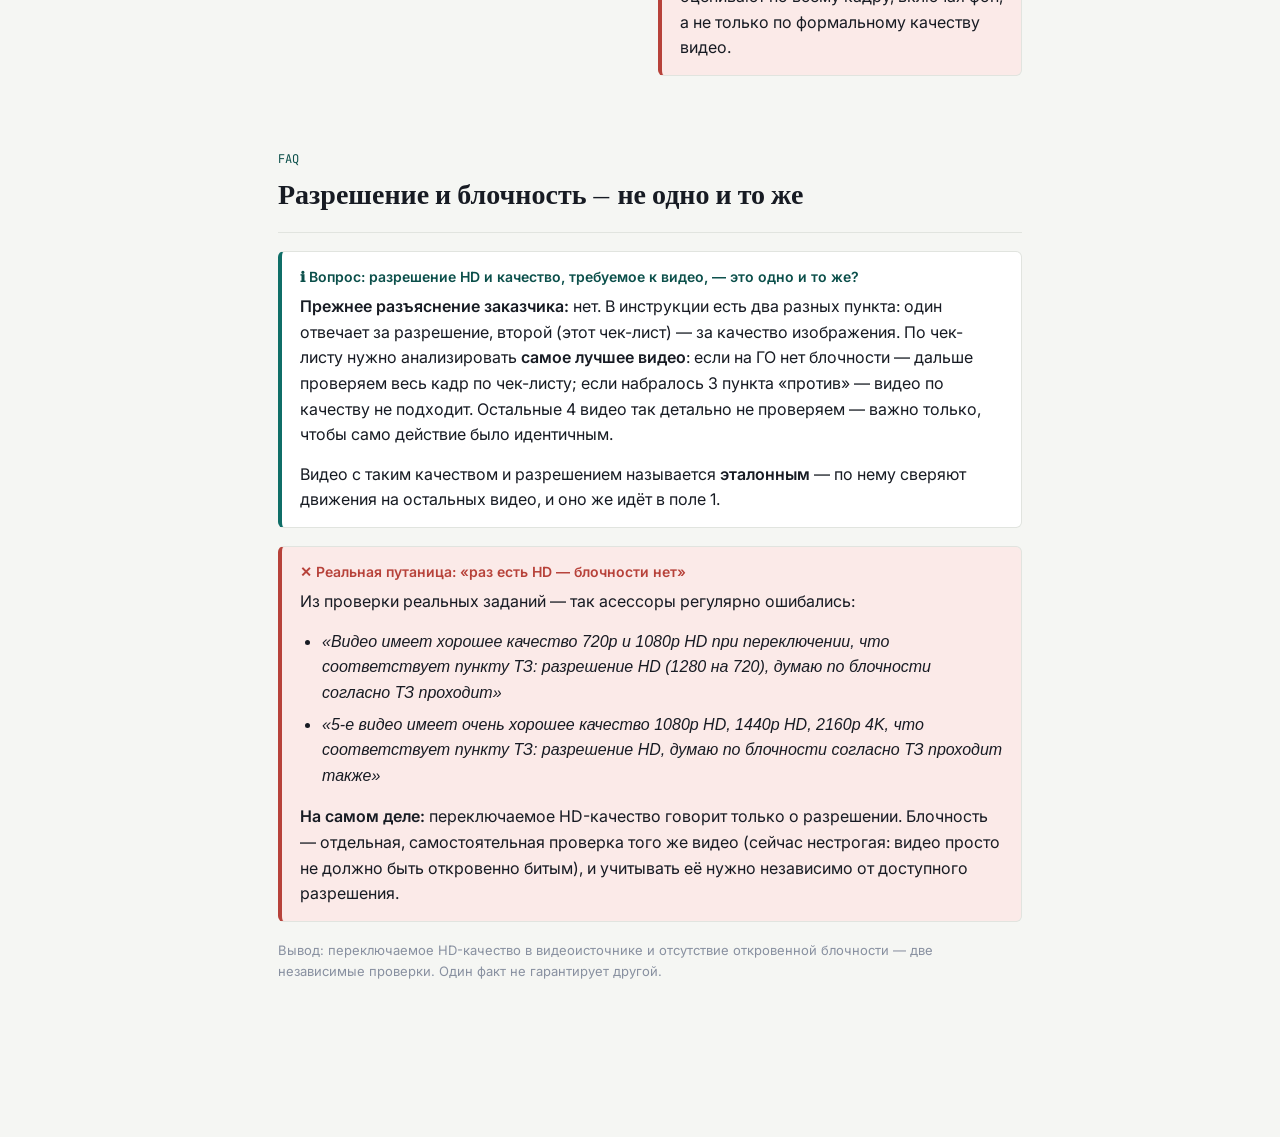
==== commit 51ae687f: "Обновить требование по блочности по уточнению заказчика от 18.09.2026 Разрешение по-прежнему HD (128" ====
--- a/site/blockiness.html
+++ b/site/blockiness.html
@@ -39,6 +39,20 @@
 
   <main>
 
+    <section id="requirement">
+      <p class="eyebrow">АКТУАЛЬНОЕ ТРЕБОВАНИЕ · УТОЧНЕНИЕ ЗАКАЗЧИКА ОТ 18.09.2026</p>
+      <h2>Что требуется по блочности сейчас</h2>
+      <div class="callout info">
+        <div class="callout-title hl">✓ Обновление по требованию блочности</div>
+        <ul style="margin-bottom:0;">
+          <li><strong>Требование к разрешению прежнее — HD (1280×720).</strong></li>
+          <li>Видео с <strong>самым высоким качеством и разрешением</strong> вставляем в <strong>поле 1</strong>.</li>
+          <li><strong>На блочности так тщательно больше не смотрим</strong>, но важно, чтобы видео по-прежнему <strong>не было откровенно битым</strong> — блоки, пикселизация или расслоения не должны сразу бросаться в глаза.</li>
+        </ul>
+      </div>
+      <p class="quiet">Подробный чек-лист и разобранные примеры ниже — прежний порядок проверки. Он больше не обязателен, но помогает понять, что считается «битым» видео, если вы сомневаетесь.</p>
+    </section>
+
     <section id="definition">
       <p class="eyebrow">ТЕРМИН</p>
       <h2>Блочность</h2>
@@ -50,7 +64,7 @@
     </section>
 
     <section id="rule">
-      <p class="eyebrow">ГЛАВНОЕ ПРАВИЛО</p>
+      <p class="eyebrow">СПРАВОЧНО · ПРЕЖНЕЕ ПРАВИЛО</p>
       <h2>Когда видео не подлежит сбору сразу</h2>
       <div class="callout danger">
         <div class="callout-title">⚠ Блочность на самом ГО</div>
@@ -60,7 +74,7 @@
     </section>
 
     <section id="checklist">
-      <p class="eyebrow">ЧЕК-ЛИСТ</p>
+      <p class="eyebrow">СПРАВОЧНО · ПРЕЖНИЙ ЧЕК-ЛИСТ</p>
       <h2>Проверка по 5 пунктам</h2>
       <div class="table-wrap">
         <table>
@@ -78,7 +92,7 @@
     </section>
 
     <section id="worked-example">
-      <p class="eyebrow">РАЗОБРАННЫЕ ПРИМЕРЫ</p>
+      <p class="eyebrow">СПРАВОЧНО · РАЗОБРАННЫЕ ПРИМЕРЫ</p>
       <h2>Проверка на практике</h2>
       <div class="example-grid">
         <div>
@@ -140,7 +154,7 @@
       <h2>Разрешение и блочность — не одно и то же</h2>
       <div class="callout info">
         <div class="callout-title">ℹ Вопрос: разрешение HD и качество, требуемое к видео, — это одно и то же?</div>
-        <p><strong>Ответ заказчика:</strong> нет. В инструкции есть два разных пункта: один отвечает за разрешение, второй (этот чек-лист) — за качество изображения. По чек-листу нужно анализировать <strong>самое лучшее видео</strong>: если на ГО нет блочности — дальше проверяем весь кадр по чек-листу; если набралось 3 пункта «против» — видео по качеству не подходит. Остальные 4 видео так детально не проверяем — важно только, чтобы само действие было идентичным.</p>
+        <p><strong>Прежнее разъяснение заказчика:</strong> нет. В инструкции есть два разных пункта: один отвечает за разрешение, второй (этот чек-лист) — за качество изображения. По чек-листу нужно анализировать <strong>самое лучшее видео</strong>: если на ГО нет блочности — дальше проверяем весь кадр по чек-листу; если набралось 3 пункта «против» — видео по качеству не подходит. Остальные 4 видео так детально не проверяем — важно только, чтобы само действие было идентичным.</p>
         <p>Видео с таким качеством и разрешением называется <strong>эталонным</strong> — по нему сверяют движения на остальных видео, и оно же идёт в поле 1.</p>
       </div>
 
@@ -151,10 +165,10 @@
           <li><em>«Видео имеет хорошее качество 720p и 1080p HD при переключении, что соответствует пункту ТЗ: разрешение HD (1280 на 720), думаю по блочности согласно ТЗ проходит»</em></li>
           <li><em>«5-е видео имеет очень хорошее качество 1080p HD, 1440p HD, 2160p 4K, что соответствует пункту ТЗ: разрешение HD, думаю по блочности согласно ТЗ проходит также»</em></li>
         </ul>
-        <p style="margin-bottom:0;"><strong>На самом деле:</strong> переключаемое HD-качество говорит только о разрешении. Блочность по чек-листу — отдельная, самостоятельная проверка того же видео, и проходить её нужно независимо от доступного разрешения.</p>
+        <p style="margin-bottom:0;"><strong>На самом деле:</strong> переключаемое HD-качество говорит только о разрешении. Блочность — отдельная, самостоятельная проверка того же видео (сейчас нестрогая: видео просто не должно быть откровенно битым), и учитывать её нужно независимо от доступного разрешения.</p>
       </div>
 
-      <p class="quiet">Вывод: переключаемое HD-качество в видеоисточнике и прохождение чек-листа по блочности — две независимые проверки. Один факт не гарантирует другой.</p>
+      <p class="quiet">Вывод: переключаемое HD-качество в видеоисточнике и отсутствие откровенной блочности — две независимые проверки. Один факт не гарантирует другой.</p>
     </section>
 
   </main>
@@ -162,10 +176,11 @@
   <nav class="toc page-nav" aria-label="На этой странице">
     <div class="toc-title">НА ЭТОЙ СТРАНИЦЕ</div>
     <ol>
+      <li><a href="#requirement">Что требуется сейчас</a></li>
       <li><a href="#definition">Блочность</a></li>
-      <li><a href="#rule">Главное правило</a></li>
-      <li><a href="#checklist">Чек-лист</a></li>
-      <li><a href="#worked-example">Разобранные примеры</a></li>
+      <li><a href="#rule">Прежнее правило (справочно)</a></li>
+      <li><a href="#checklist">Чек-лист (справочно)</a></li>
+      <li><a href="#worked-example">Примеры (справочно)</a></li>
       <li><a href="#hd-vs-blockiness">HD и блочность</a></li>
     </ol>
   </nav>
--- a/site/assets/style.css
+++ b/site/assets/style.css
@@ -212,6 +212,9 @@
   border-radius:var(--radius-s);
 }
 nav.toc .toc-group{margin-top:14px; padding-top:10px; border-top:1px solid var(--line);}
+nav.toc li > ol{margin:2px 0 6px;}
+nav.toc li > ol a{font-size:12.5px; padding:4px 0 4px 34px;}
+nav.toc li > ol a::before{content:"–"; left:20px; top:4px;}
 
 main{min-width:0; max-width:760px;}
 section{margin-bottom:56px; scroll-margin-top:20px;}
@@ -273,6 +276,14 @@
 .callout.danger .callout-title{color:var(--red);}
 .callout.ok{border-left-color:var(--ok); background:var(--ok-soft);}
 .callout.ok .callout-title{color:var(--ok);}
+.callout .callout-title.hl, .callout.info .callout-title.hl{
+  display:inline-flex;
+  background:var(--teal);
+  color:#fff;
+  padding:5px 12px;
+  border-radius:var(--radius-s);
+  margin-bottom:10px;
+}
 .callout.quote{border-left-color:var(--ink-faint);}
 .callout.quote .who{font-weight:600; color:var(--ink);}
 
@@ -308,8 +319,12 @@
 td.tagme code{display:inline-block; word-break:break-all; overflow-wrap:anywhere;}
 th.protiv, td.protiv{background:var(--red-soft);}
 th.field, td.field{background:#EDEEEA;}
+.table-split table, .table-wrap.fixed table{table-layout:fixed;}
+.table-split > .table-wrap{margin-bottom:0;}
+.table-split > .table-wrap:first-child{border-bottom-left-radius:0; border-bottom-right-radius:0;}
+.table-split > .table-wrap:last-child{border-top-left-radius:0; border-top-right-radius:0; margin-bottom:20px;}
+.table-split > .table-media{background:var(--surface); border-left:1px solid var(--line); border-right:1px solid var(--line); padding:16px 14px;}
 tr[id]{scroll-margin-top:24px;}
-tr[id]:target{outline:2px solid var(--teal); outline-offset:-2px;}
 h3[id]{scroll-margin-top:20px;}
 
 /* ---------- TAGS / BADGES ---------- */
@@ -359,6 +374,11 @@
 .example-card .media{display:block; width:100%; border-bottom:1px solid var(--line); background:#000;}
 .example-card video, .example-card img{display:block; width:100%; height:auto;}
 .example-card video.portrait{width:auto; max-width:100%; max-height:460px; margin:0 auto; background:#000;}
+.example-card.wide{grid-column:1 / -1;}
+.media-pair{display:flex; flex-wrap:wrap; justify-content:center; align-items:flex-end; gap:12px; padding:12px; background:#000; border-bottom:1px solid var(--line);}
+.media-pair figure{margin:0; max-width:100%;}
+.media-pair video{display:block; width:auto; height:260px; max-width:100%; background:#000;}
+.media-pair figcaption{color:#D5DAD8; font-size:12.5px; margin-top:6px; text-align:center;}
 .example-card iframe.media{width:100%; aspect-ratio:16/9; border:0; background:#000;}
 .example-card iframe.media.portrait{width:auto; height:460px; max-width:100%; aspect-ratio:9/16; margin:0 auto; display:block;}
 .table-wrap.compact table{font-size:12.5px;}
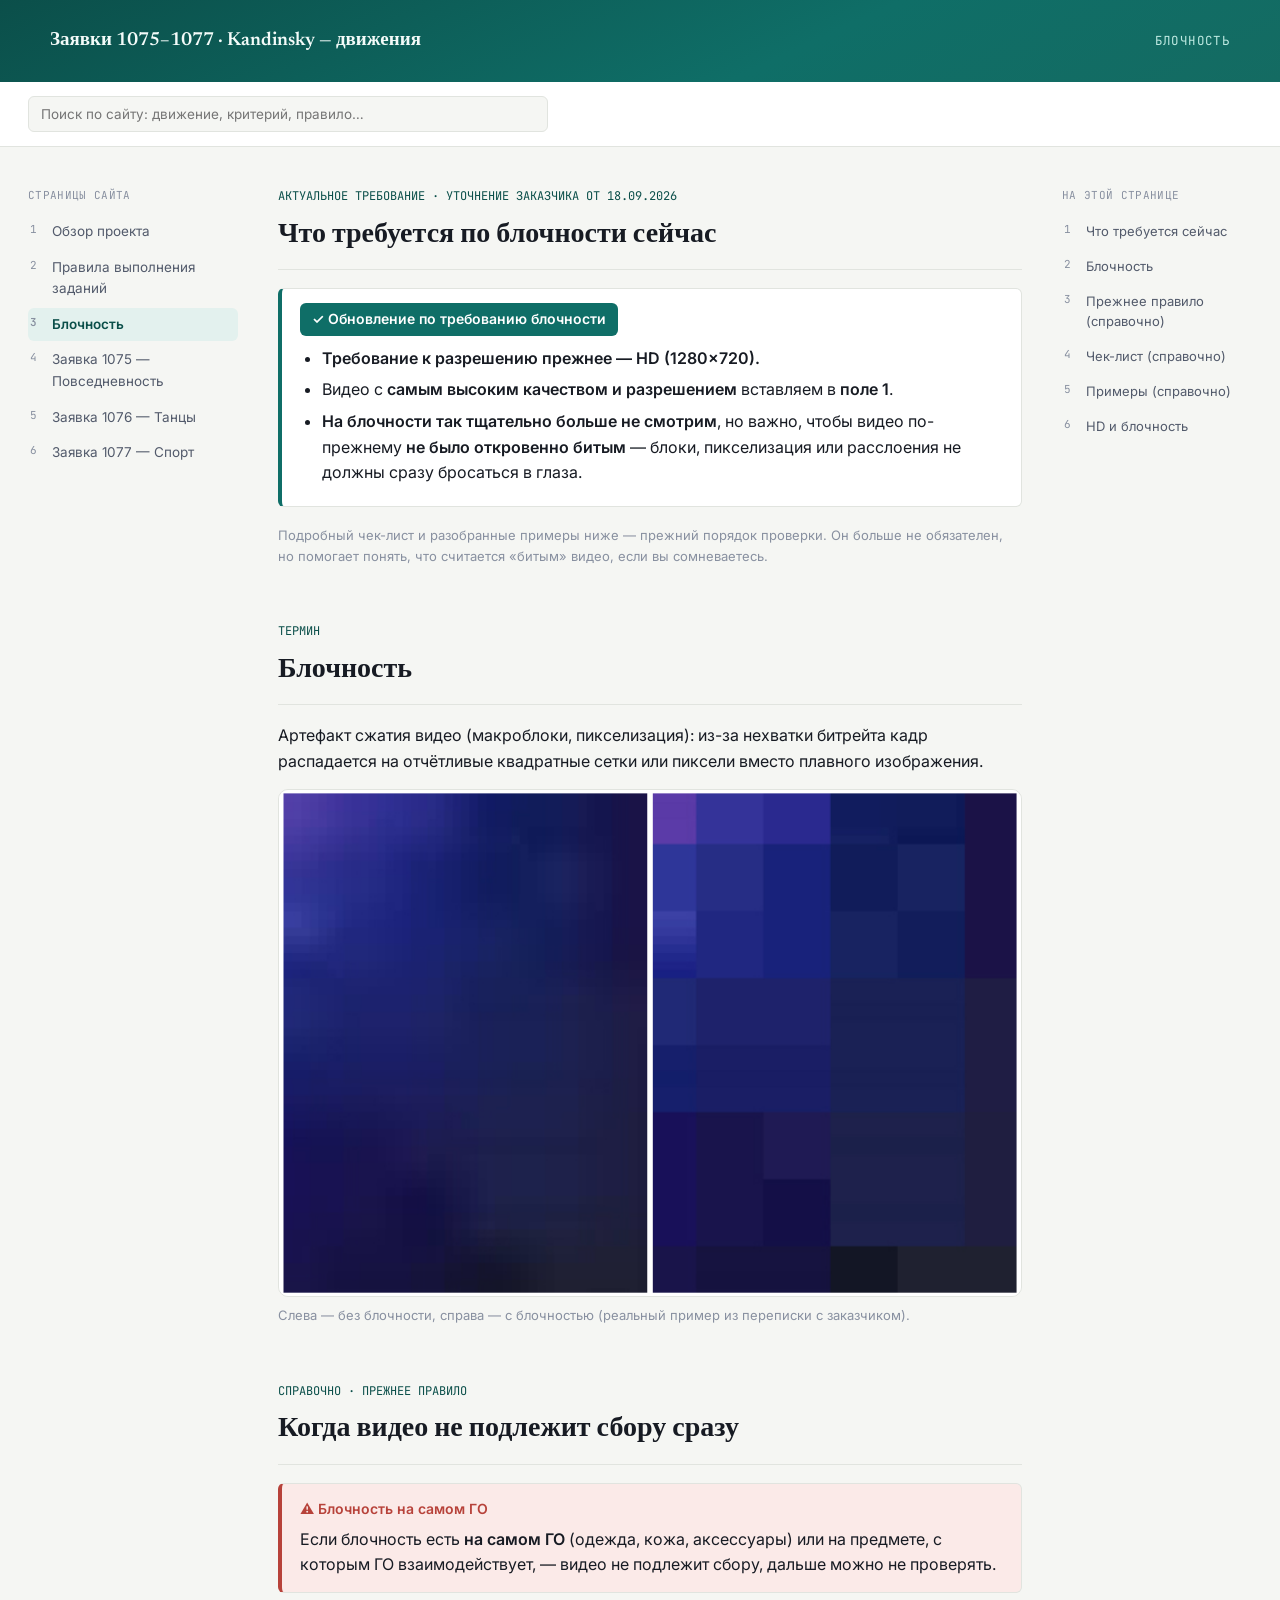
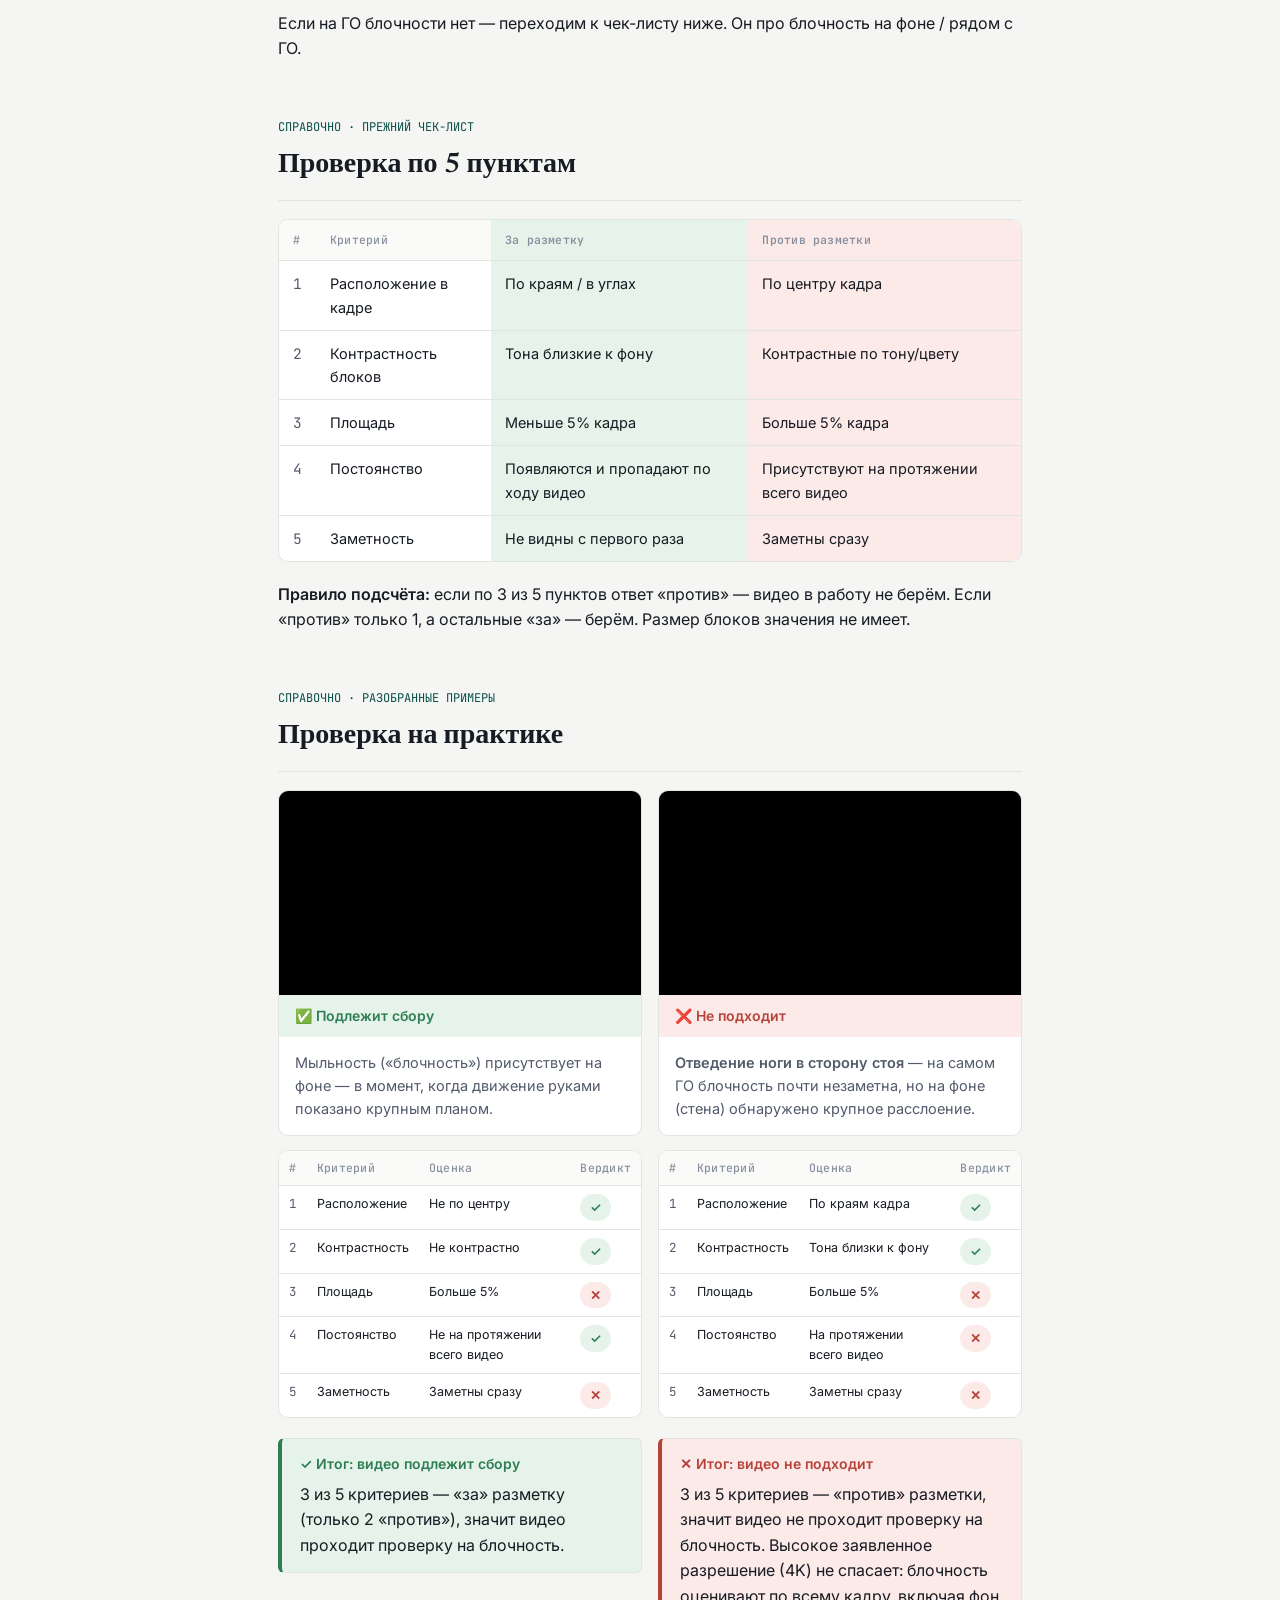
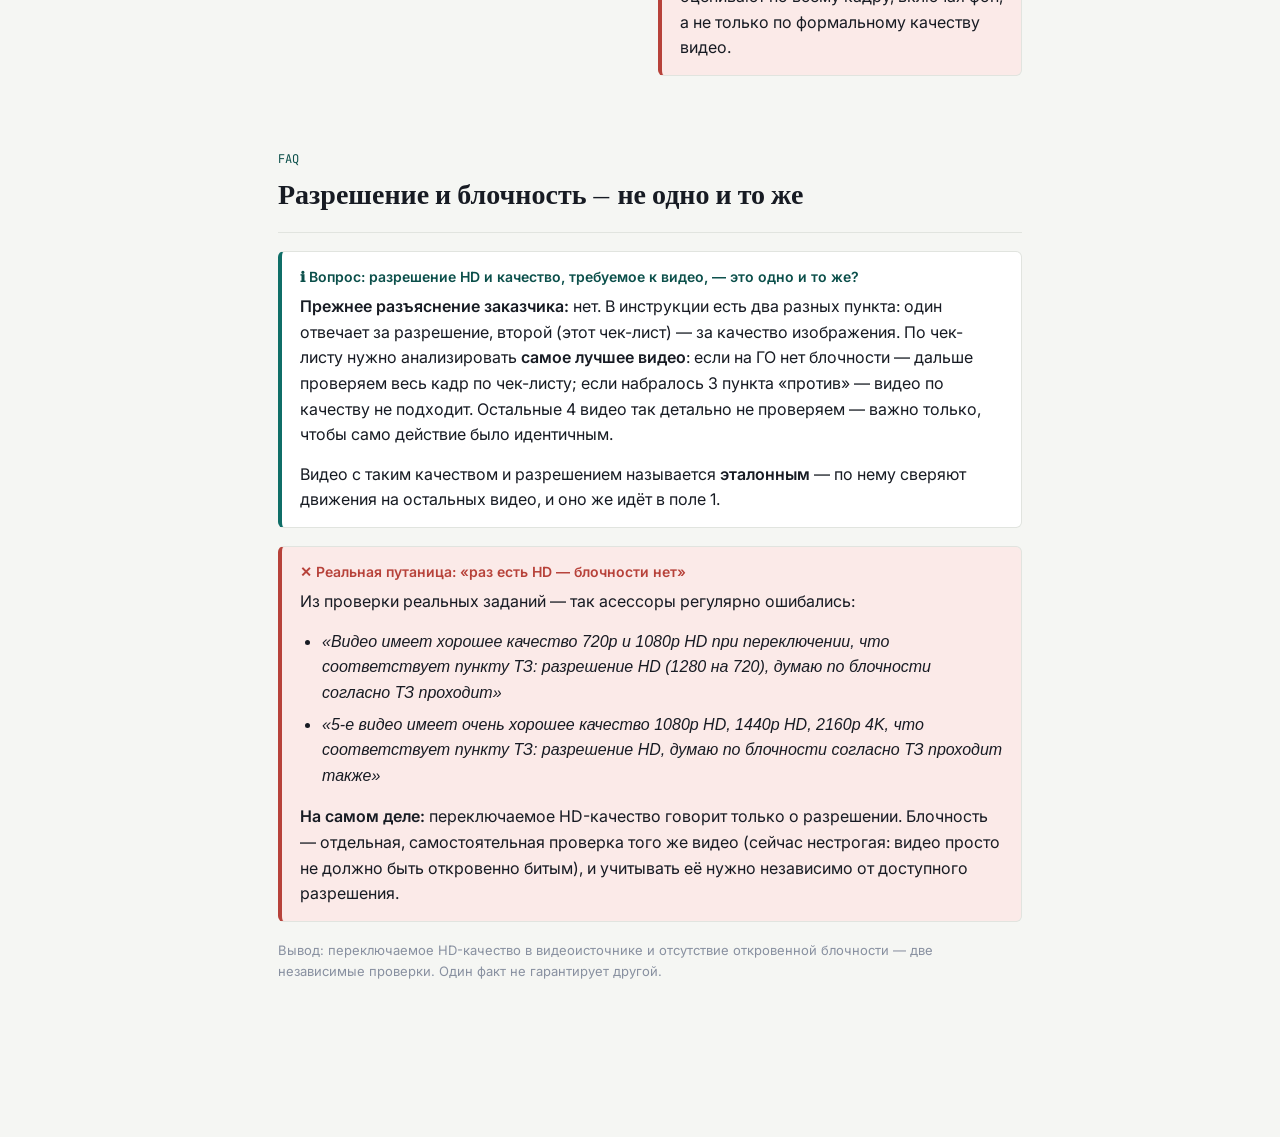
==== commit 662d2d82: "Переименовать страницу «Правила отбора видео» в «Правила выполнения заданий» Обновлены title, навига" ====
--- a/site/blockiness.html
+++ b/site/blockiness.html
@@ -29,7 +29,7 @@
     <div class="toc-title">СТРАНИЦЫ САЙТА</div>
     <ol>
       <li><a href="overview.html">Обзор проекта</a></li>
-      <li><a href="criteria.html">Правила отбора видео</a></li>
+      <li><a href="criteria.html">Правила выполнения заданий</a></li>
       <li><a href="blockiness.html" class="active">Блочность</a></li>
       <li><a href="request-1075.html">Заявка 1075 — Повседневность</a></li>
       <li><a href="request-1076.html">Заявка 1076 — Танцы</a></li>
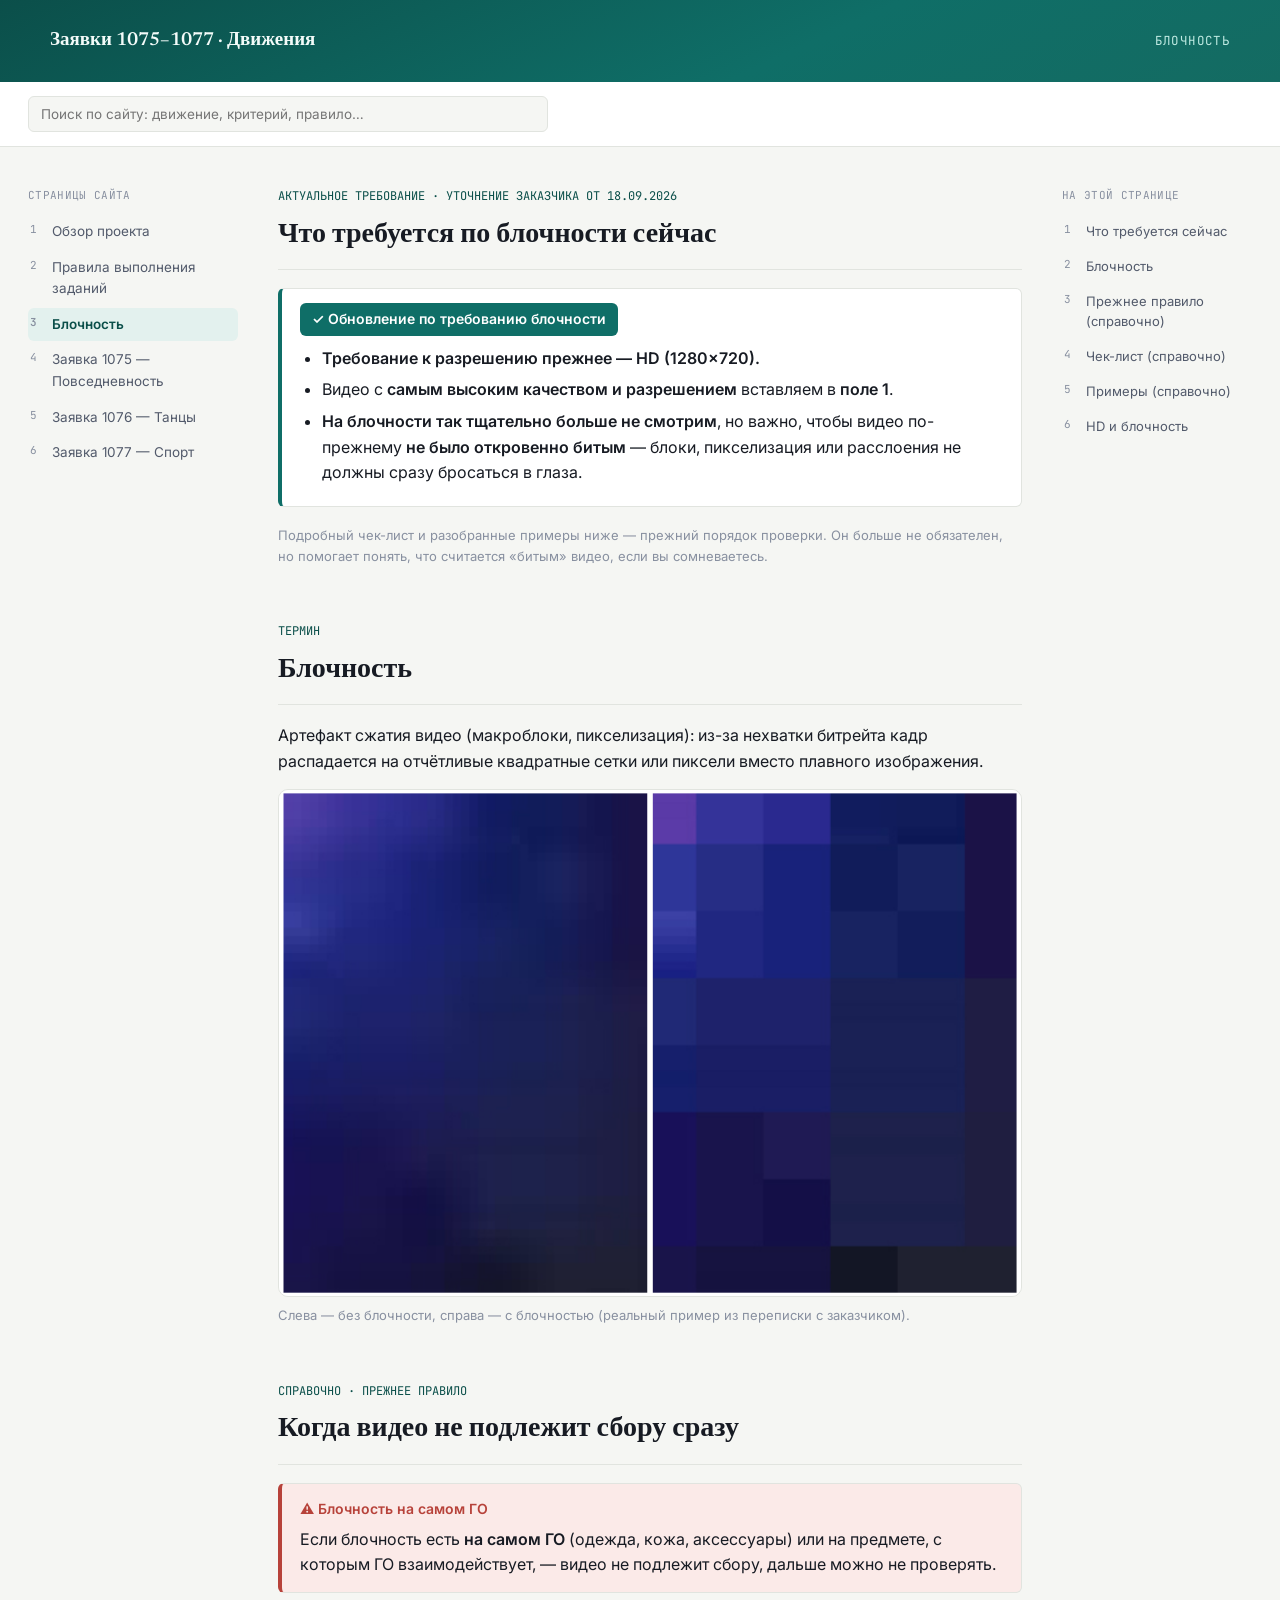
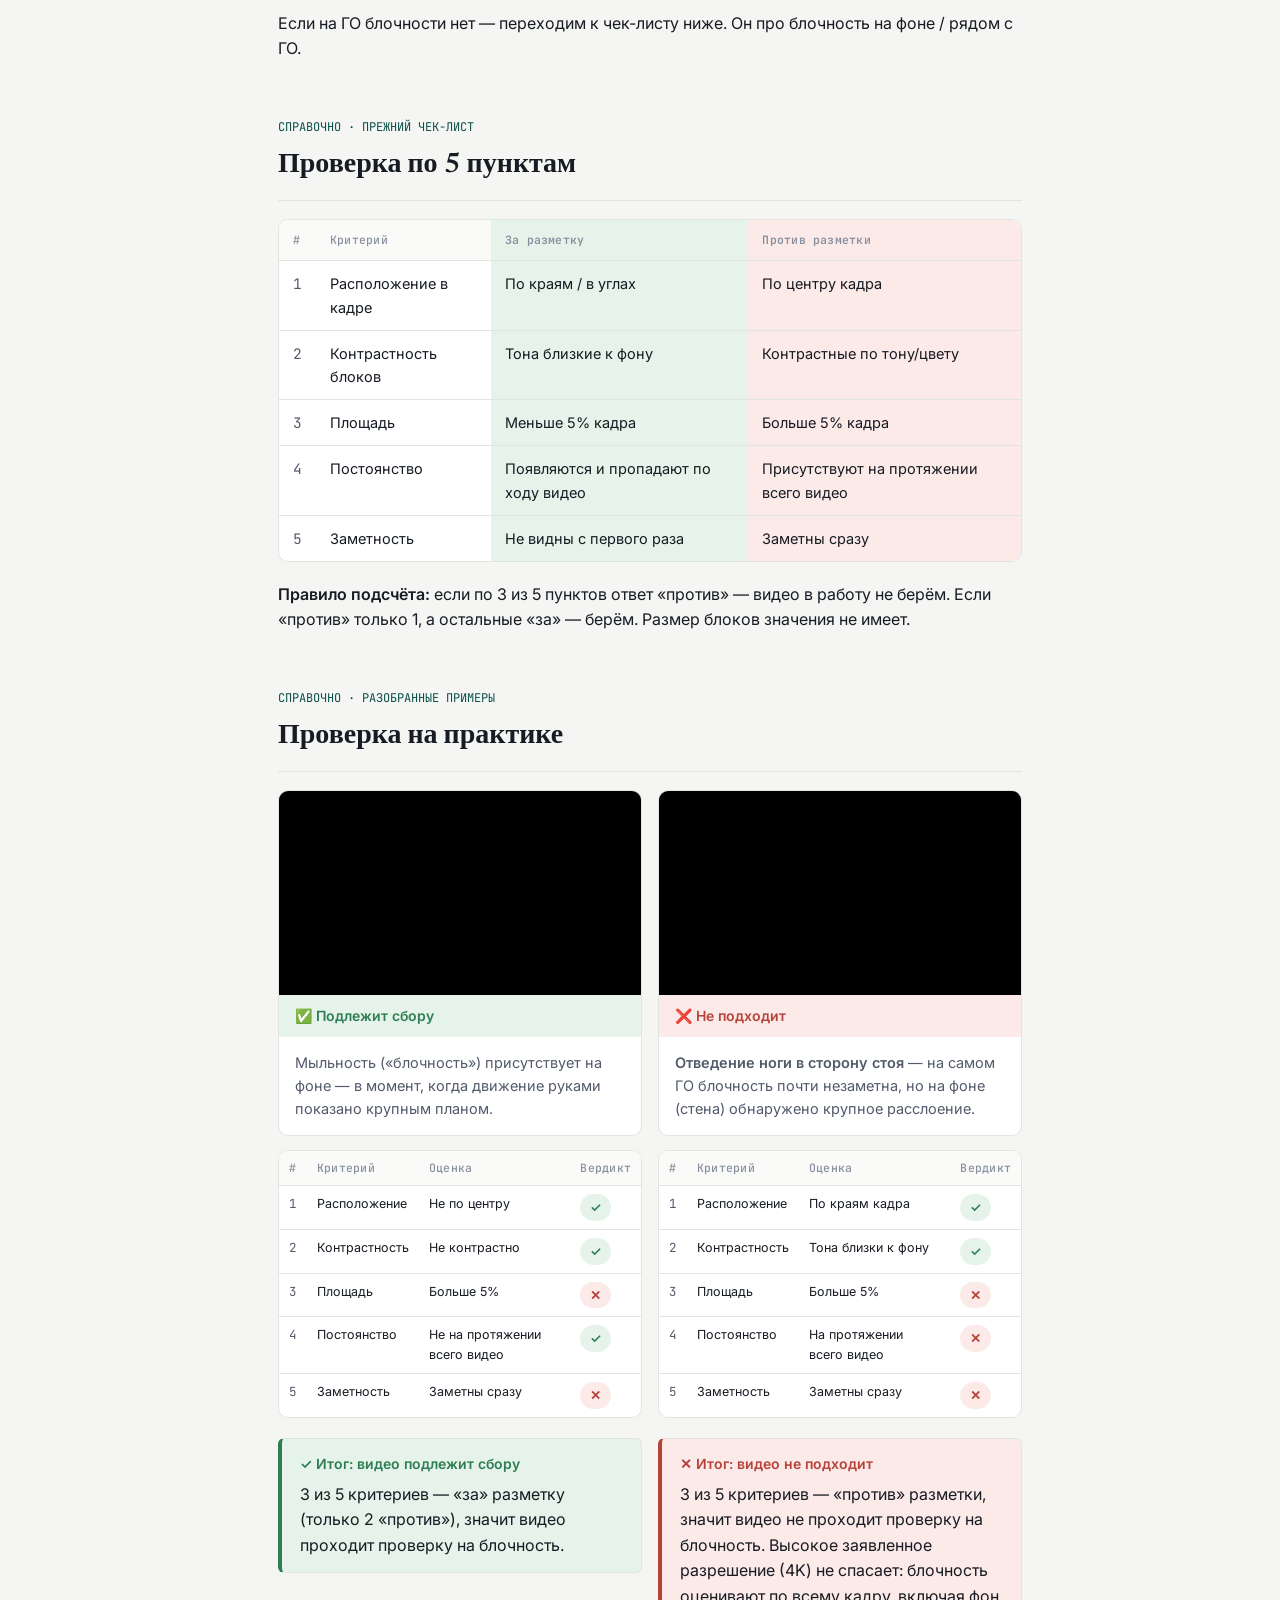
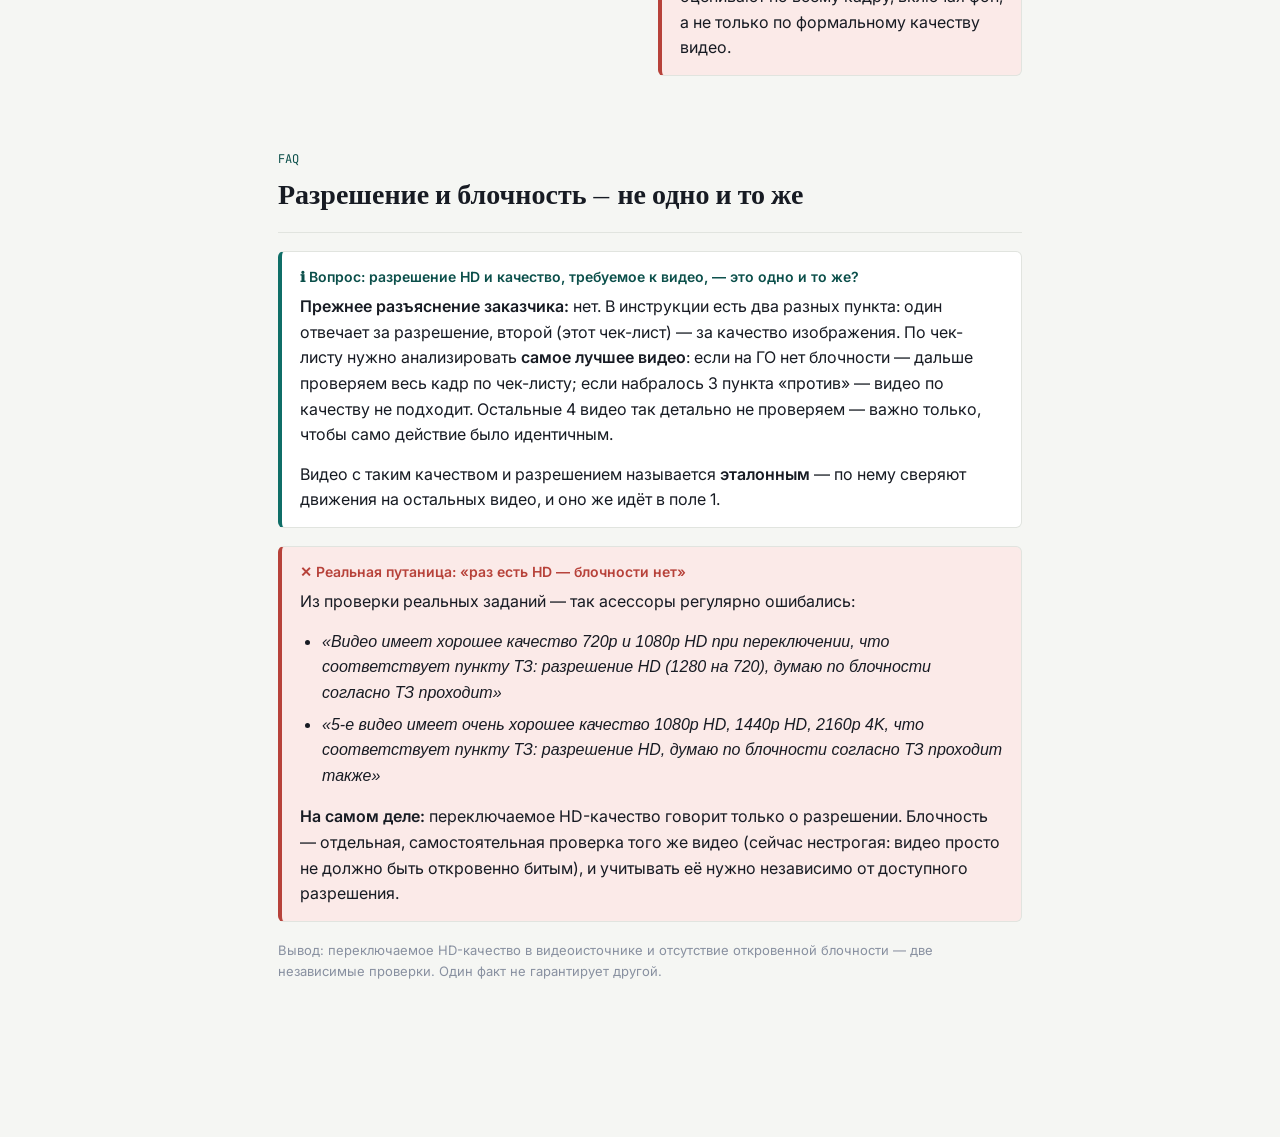
==== commit 1bd31450: "Мануал по заявкам 1075–1077 (сбор видео с движениями) Co-Authored-By: Claude Opus 5.5 <noreply@anthr" ====
--- a/site/blockiness.html
+++ b/site/blockiness.html
@@ -12,7 +12,7 @@
 
 <header class="page-header">
   <div class="page-header-inner">
-    <a class="brand" href="overview.html">Заявки 1075–1077 · Kandinsky — движения</a>
+    <a class="brand" href="overview.html">Заявки 1075–1077 · Движения</a>
     <span class="page-title">БЛОЧНОСТЬ</span>
   </div>
 </header>
--- a/site/assets/style.css
+++ b/site/assets/style.css
@@ -315,8 +315,8 @@
 tr:last-child td{border-bottom:none;}
 td.num{font-family:var(--mono); color:var(--ink-soft); white-space:nowrap;}
 th.za, td.za{background:var(--ok-soft);}
-th.tagme, td.tagme{width:260px;}
-td.tagme code{display:inline-block; word-break:break-all; overflow-wrap:anywhere;}
+th.platname, td.platname{width:260px;}
+td.platname code{display:inline-block; word-break:break-all; overflow-wrap:anywhere;}
 th.protiv, td.protiv{background:var(--red-soft);}
 th.field, td.field{background:#EDEEEA;}
 .table-split table, .table-wrap.fixed table{table-layout:fixed;}
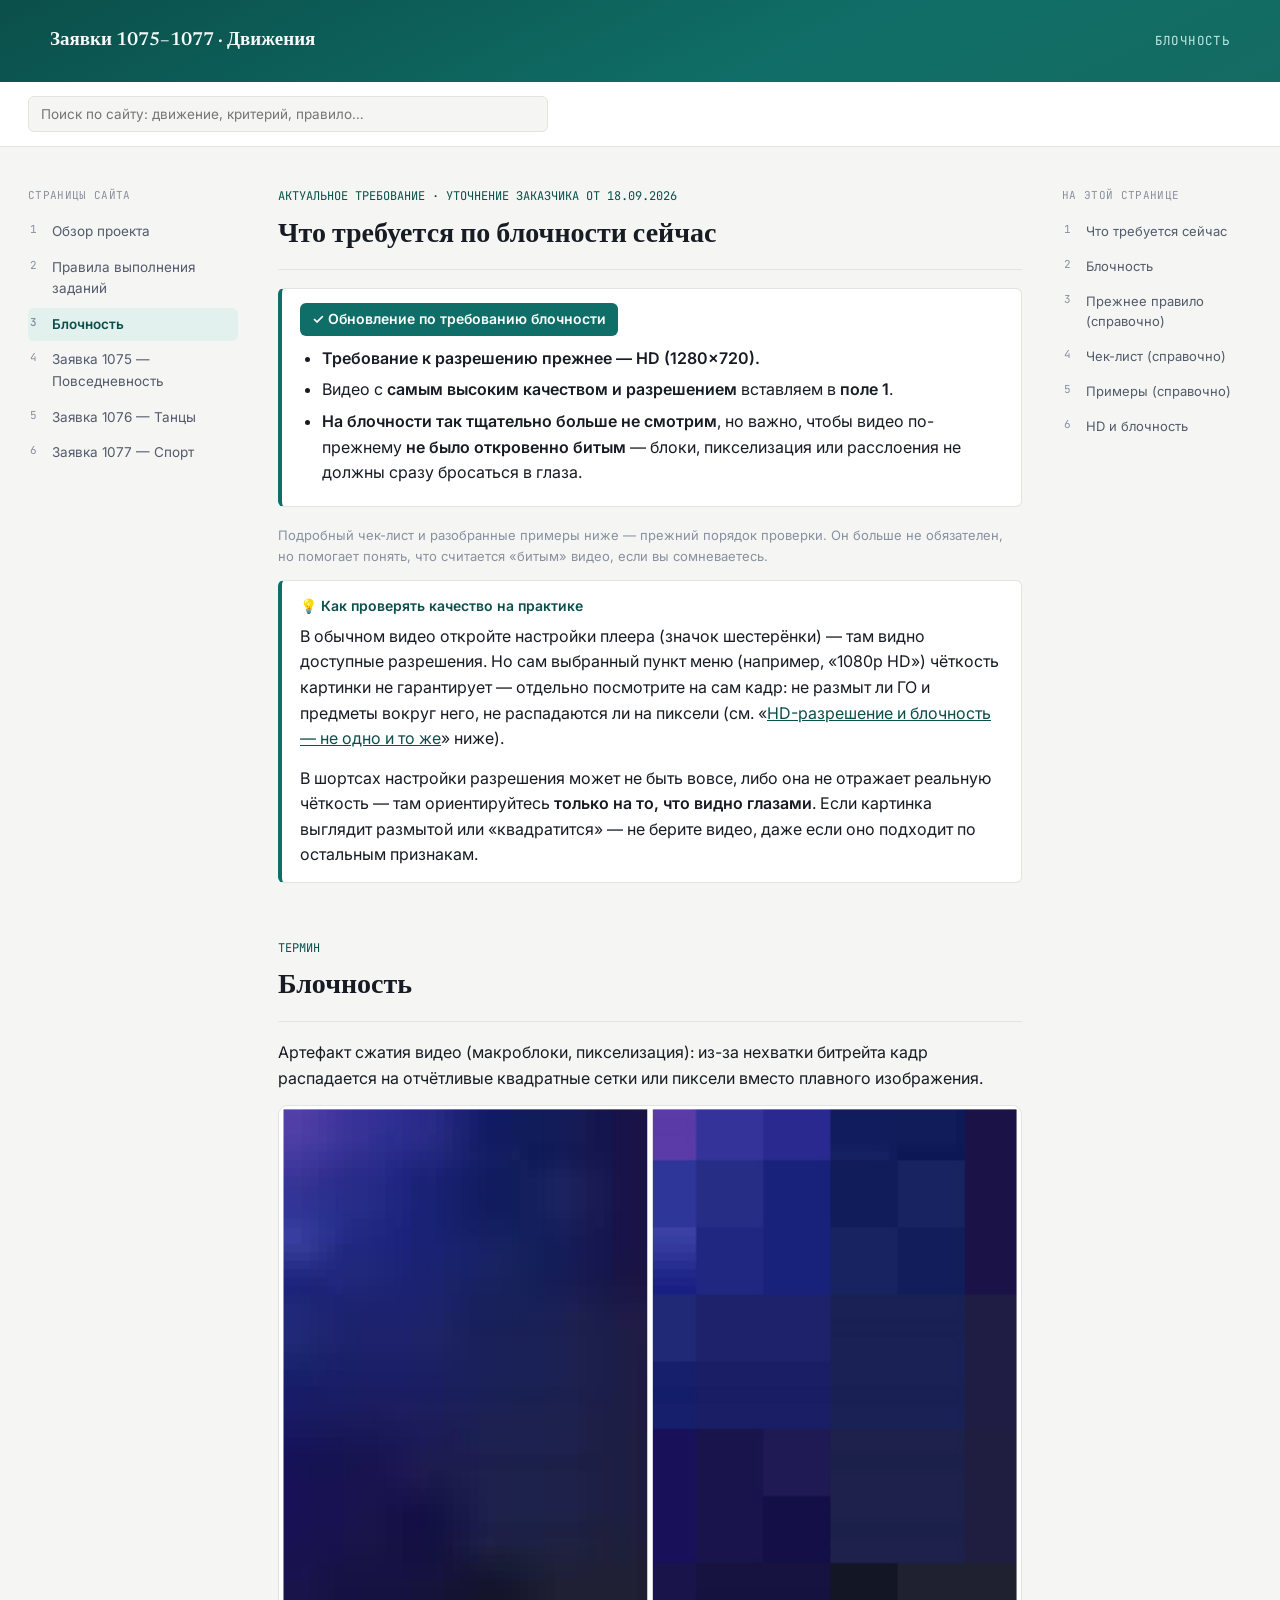
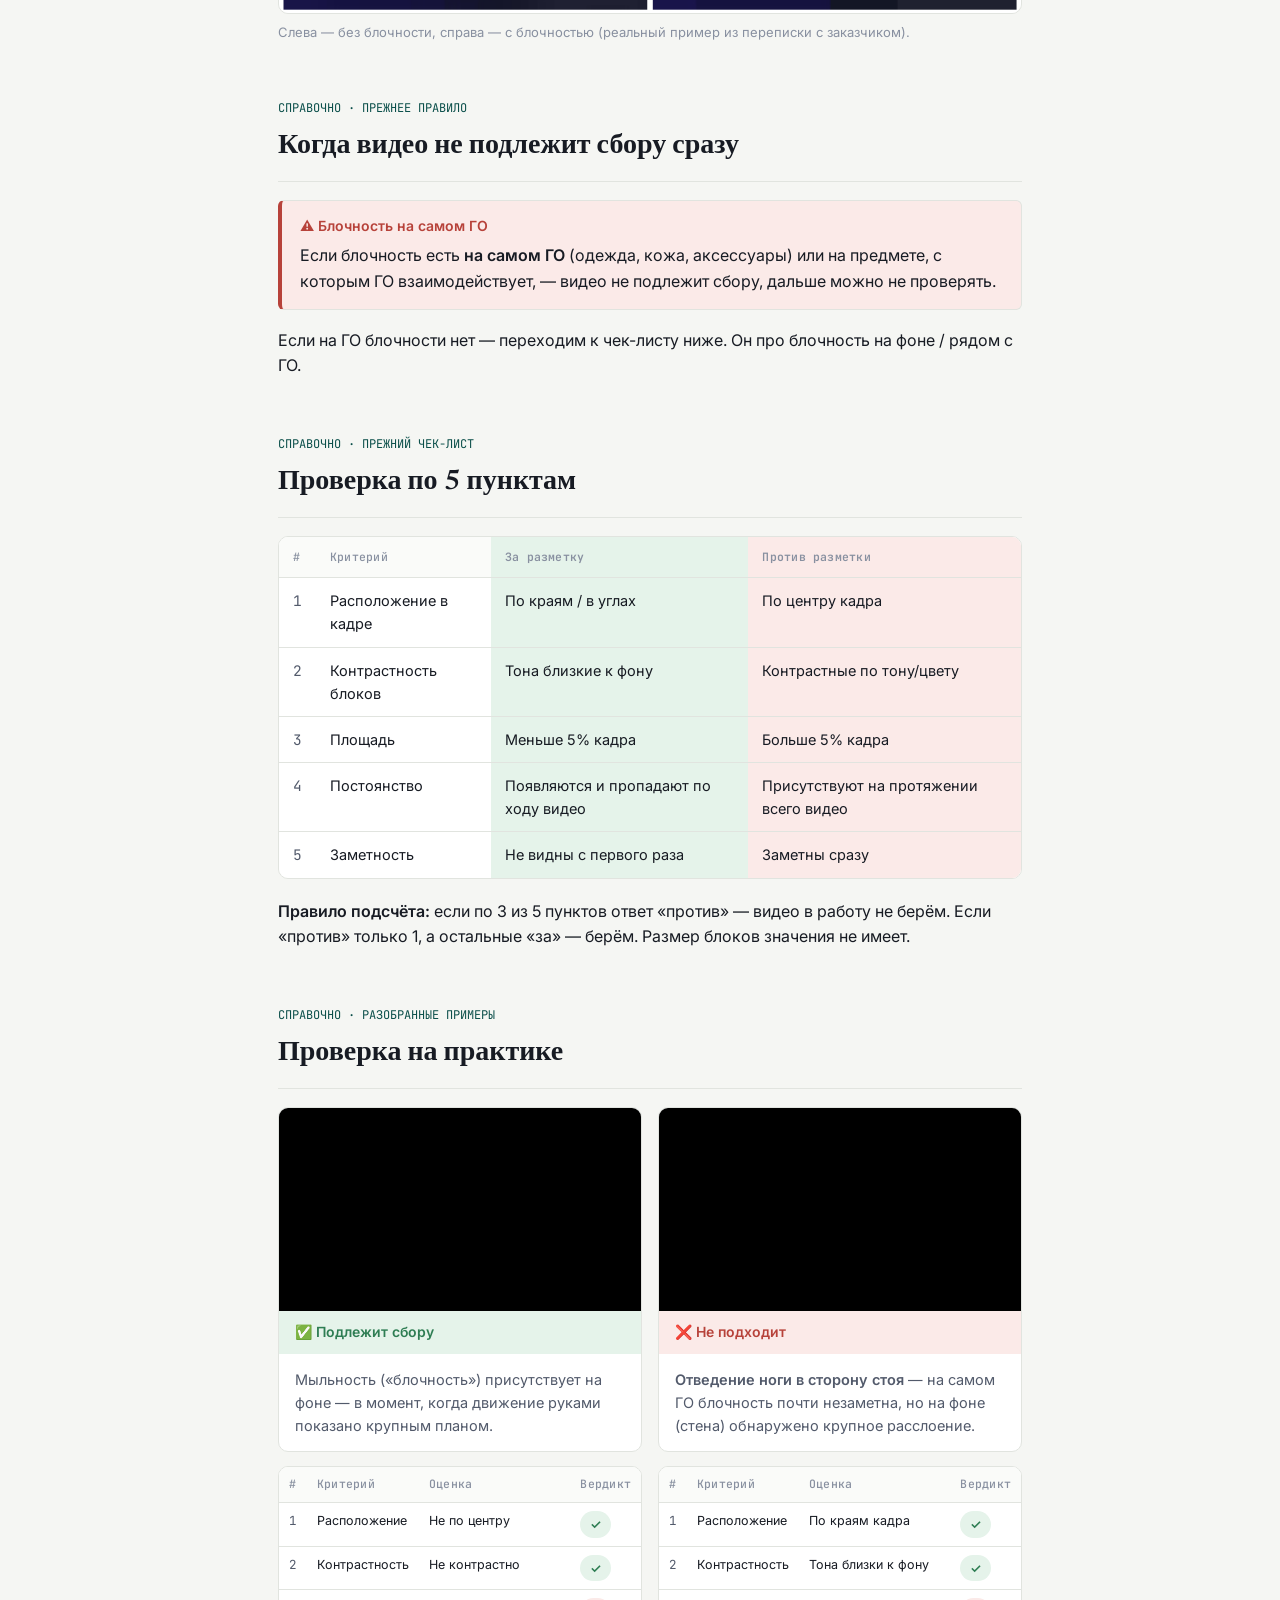
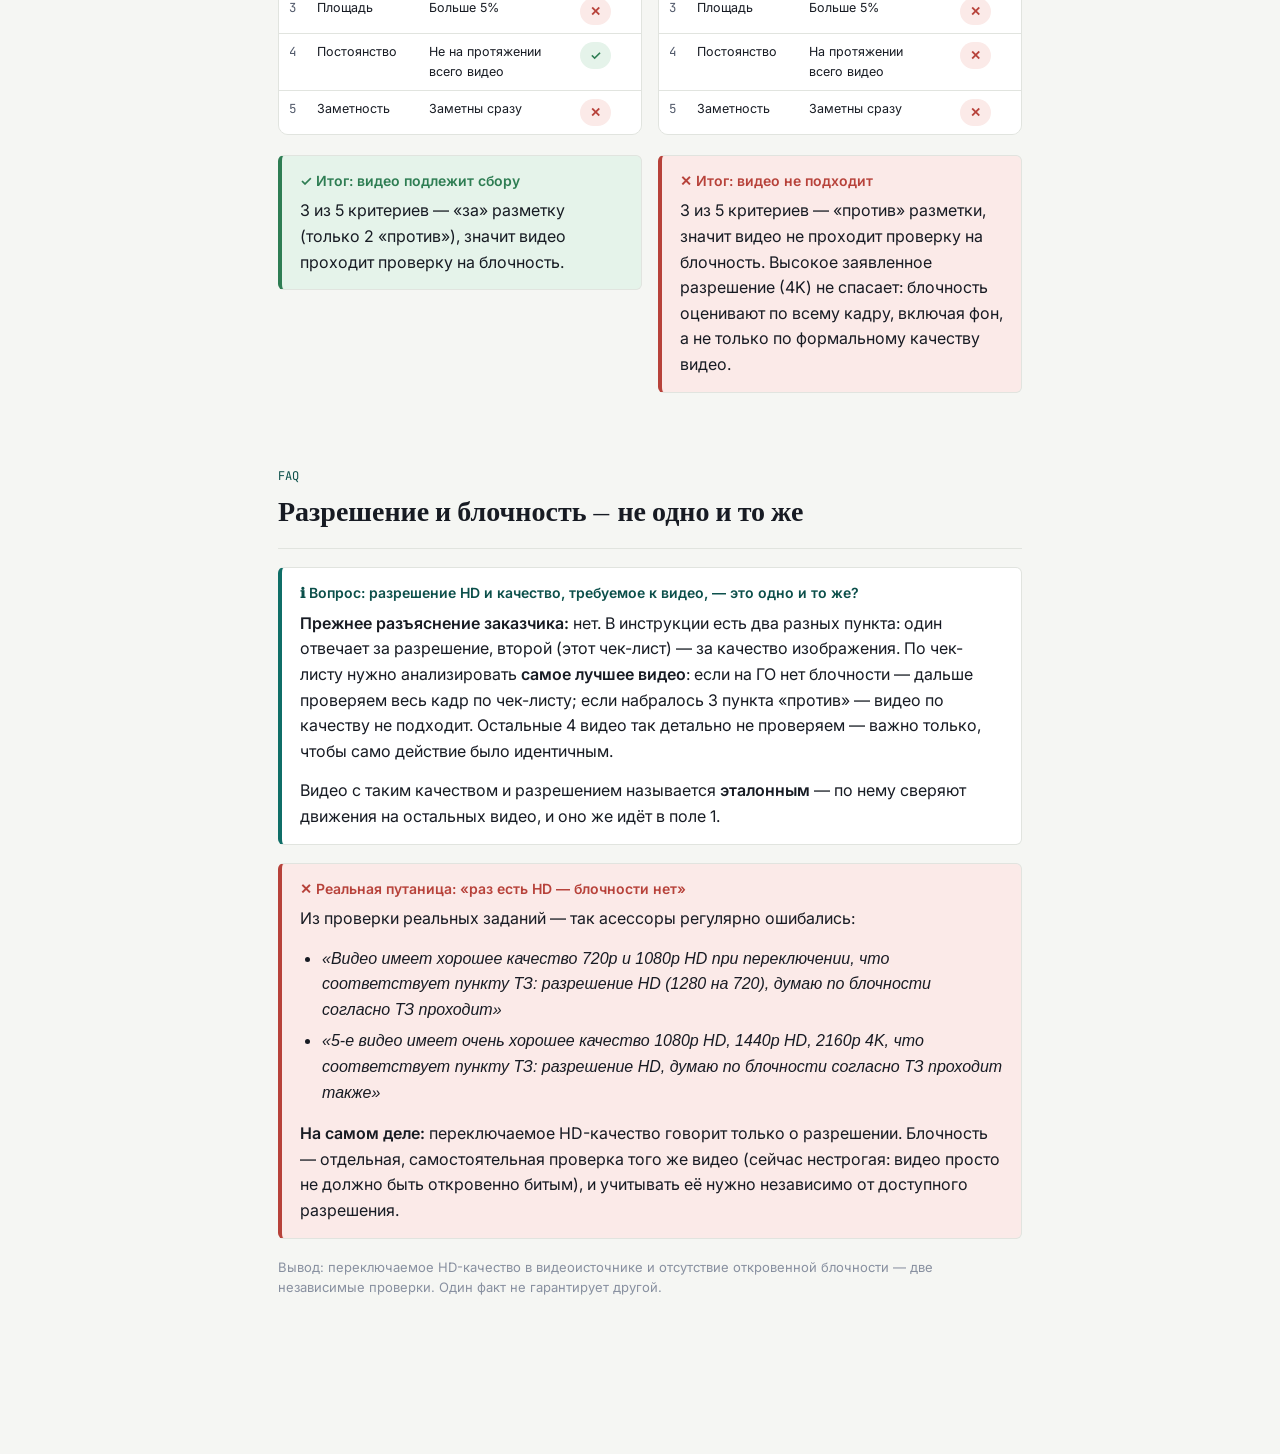
==== commit ddbe06b2: "Усилить разделы про экзамен, склейки и название движения по итогам анализа ошибок асессоров - overvi" ====
--- a/site/blockiness.html
+++ b/site/blockiness.html
@@ -51,6 +51,12 @@
         </ul>
       </div>
       <p class="quiet">Подробный чек-лист и разобранные примеры ниже — прежний порядок проверки. Он больше не обязателен, но помогает понять, что считается «битым» видео, если вы сомневаетесь.</p>
+
+      <div class="callout info">
+        <div class="callout-title">💡 Как проверять качество на практике</div>
+        <p>В обычном видео откройте настройки плеера (значок шестерёнки) — там видно доступные разрешения. Но сам выбранный пункт меню (например, «1080p HD») чёткость картинки не гарантирует — отдельно посмотрите на сам кадр: не размыт ли ГО и предметы вокруг него, не распадаются ли на пиксели (см. «<a href="#hd-vs-blockiness">HD-разрешение и блочность — не одно и то же</a>» ниже).</p>
+        <p style="margin-bottom:0;">В шортсах настройки разрешения может не быть вовсе, либо она не отражает реальную чёткость — там ориентируйтесь <strong>только на то, что видно глазами</strong>. Если картинка выглядит размытой или «квадратится» — не берите видео, даже если оно подходит по остальным признакам.</p>
+      </div>
     </section>
 
     <section id="definition">
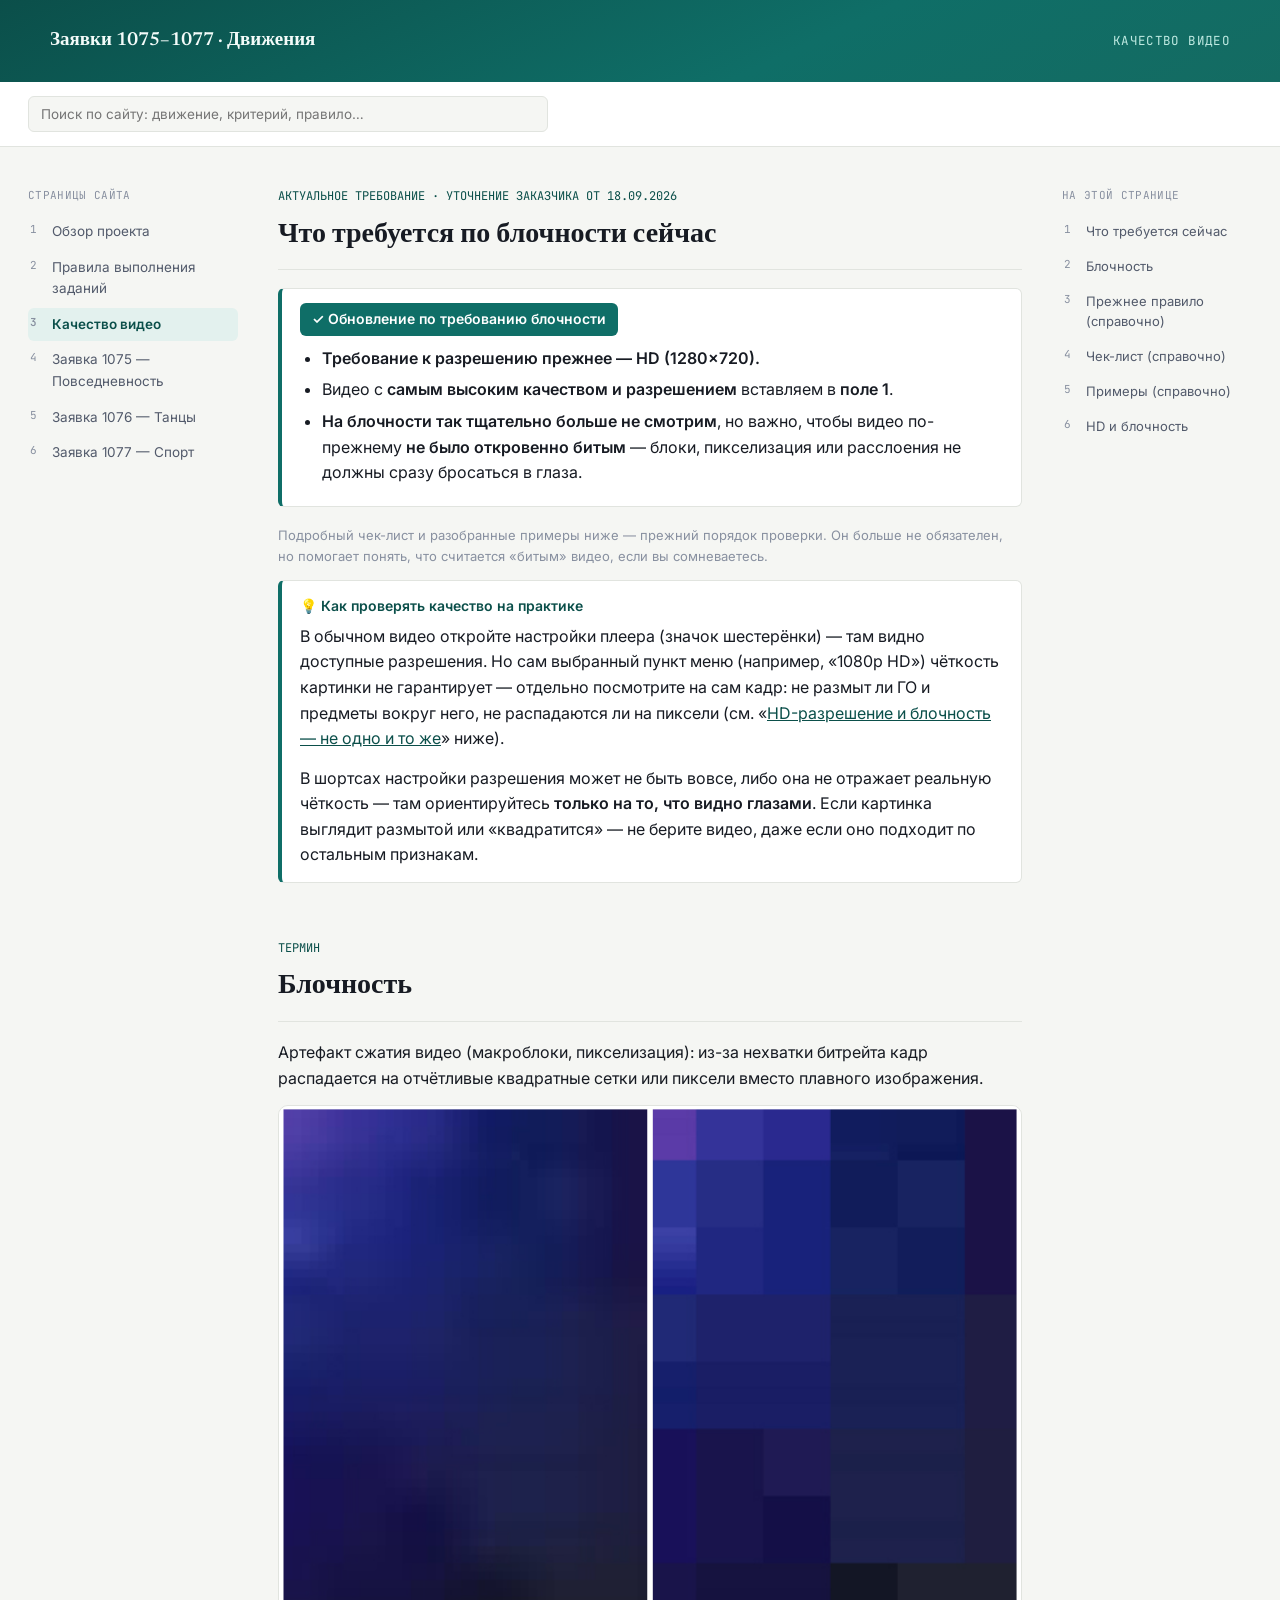
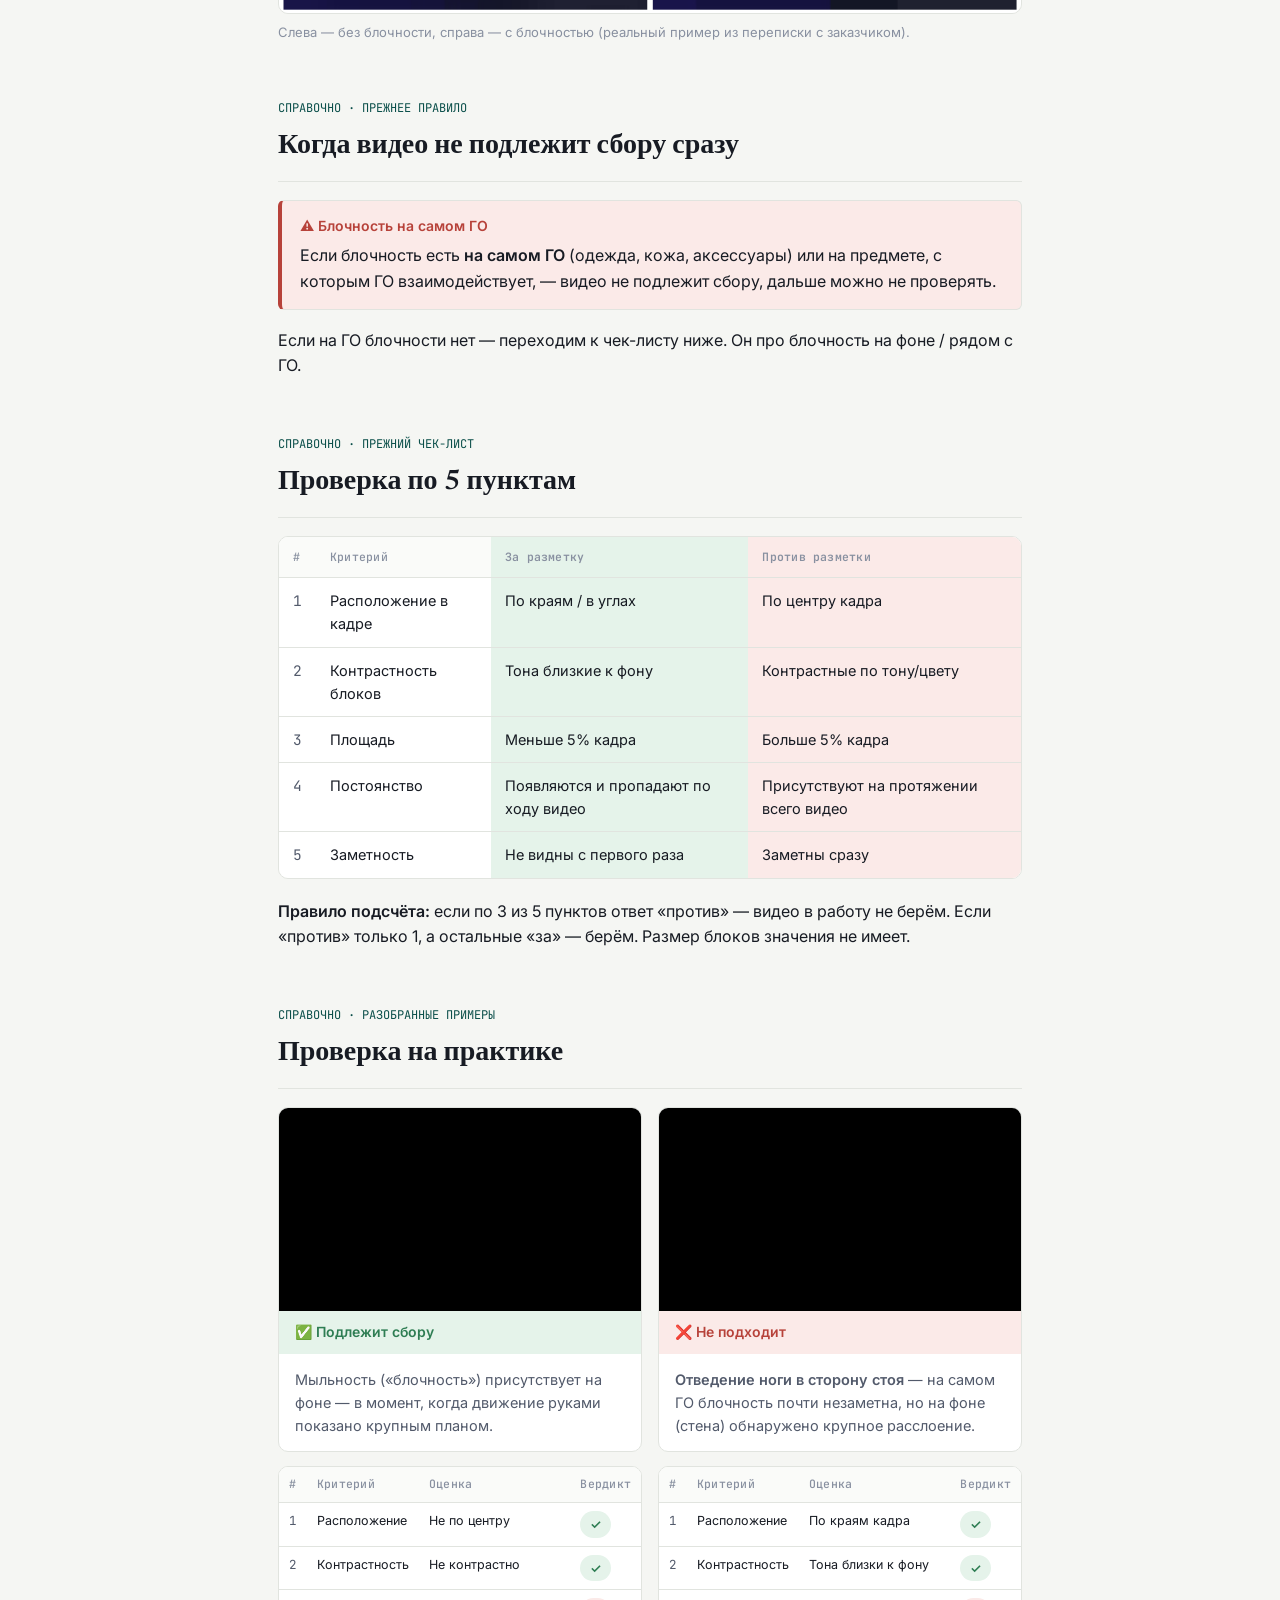
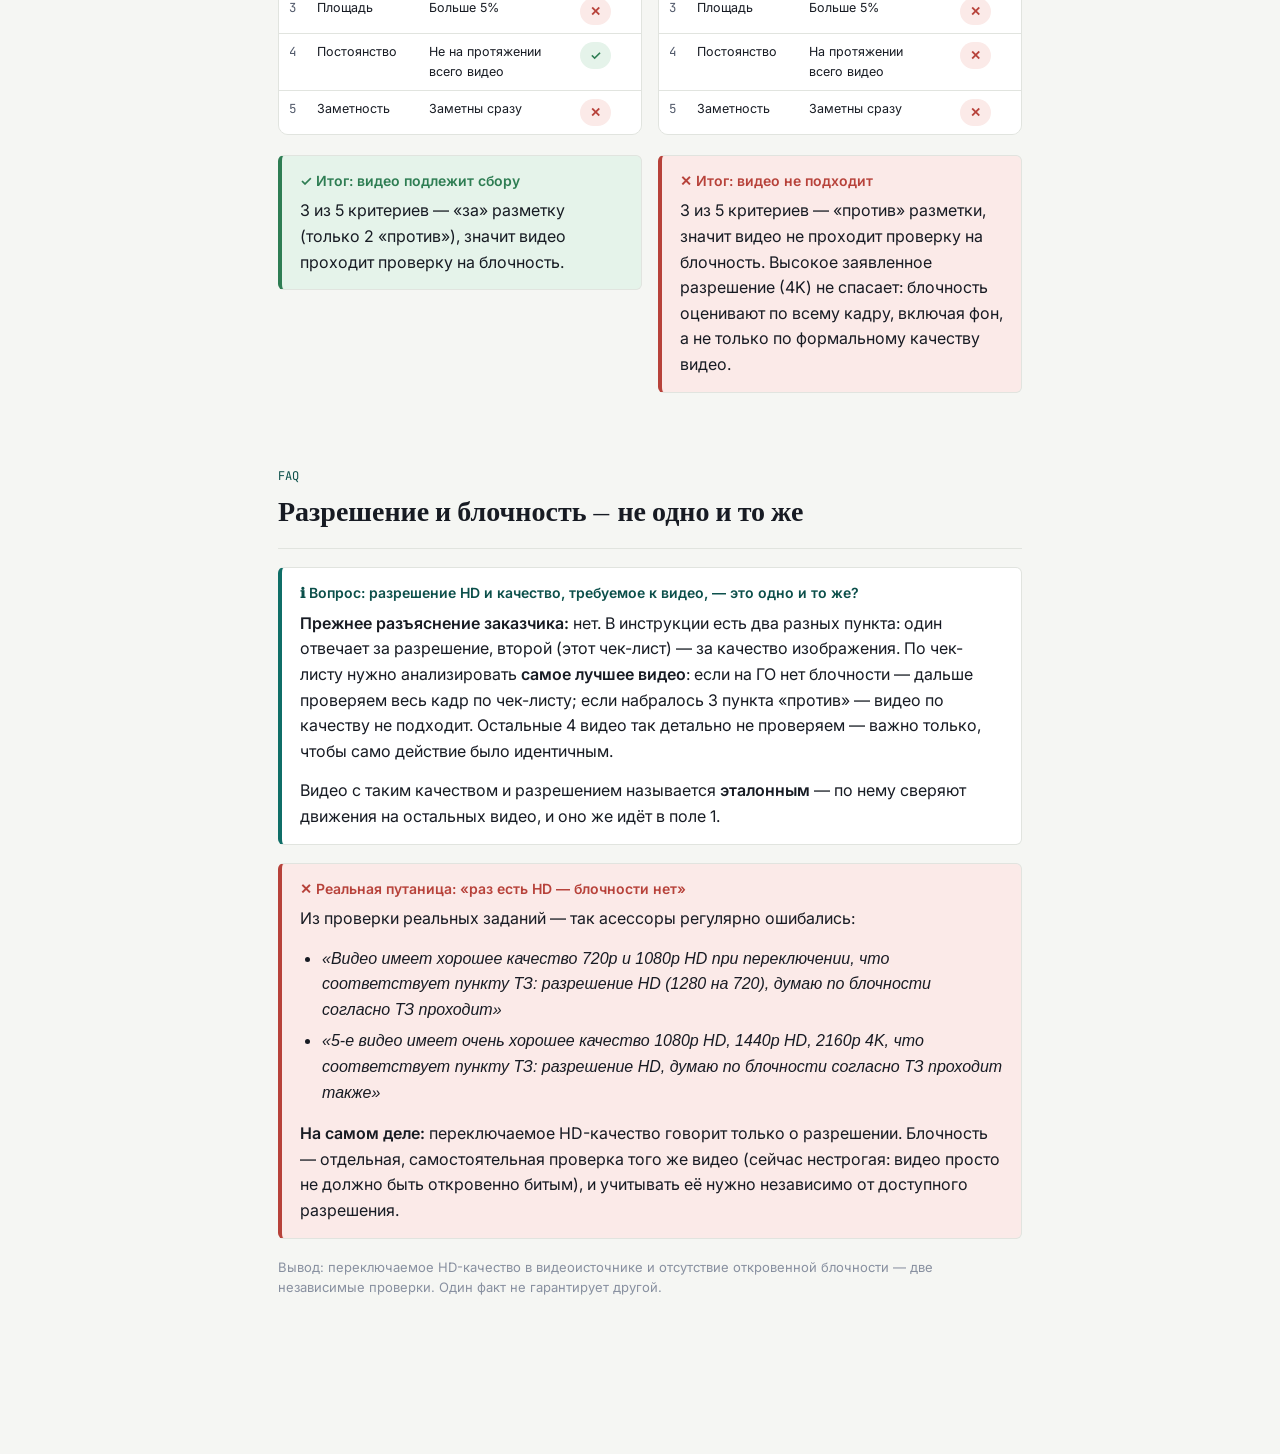
==== commit 0e22ed42: "Переименовать страницу «Блочность» в «Качество видео» Страница давно шире одной блочности (HD-требов" ====
--- a/site/blockiness.html
+++ b/site/blockiness.html
@@ -3,7 +3,7 @@
 <head>
 <meta charset="UTF-8">
 <meta name="viewport" content="width=device-width, initial-scale=1.0">
-<title>Блочность · Заявки 1075–1077</title>
+<title>Качество видео · Заявки 1075–1077</title>
 <link rel="preconnect" href="https://fonts.googleapis.com">
 <link href="https://fonts.googleapis.com/css2?family=Newsreader:ital,opsz,wght@0,6..72,400;0,6..72,500;0,6..72,600;0,6..72,700;1,6..72,500&family=Inter:wght@400;500;600;700&family=JetBrains+Mono:wght@500&display=swap" rel="stylesheet">
 <link rel="stylesheet" href="assets/style.css">
@@ -13,7 +13,7 @@
 <header class="page-header">
   <div class="page-header-inner">
     <a class="brand" href="overview.html">Заявки 1075–1077 · Движения</a>
-    <span class="page-title">БЛОЧНОСТЬ</span>
+    <span class="page-title">КАЧЕСТВО ВИДЕО</span>
   </div>
 </header>
 
@@ -30,7 +30,7 @@
     <ol>
       <li><a href="overview.html">Обзор проекта</a></li>
       <li><a href="criteria.html">Правила выполнения заданий</a></li>
-      <li><a href="blockiness.html" class="active">Блочность</a></li>
+      <li><a href="blockiness.html" class="active">Качество видео</a></li>
       <li><a href="request-1075.html">Заявка 1075 — Повседневность</a></li>
       <li><a href="request-1076.html">Заявка 1076 — Танцы</a></li>
       <li><a href="request-1077.html">Заявка 1077 — Спорт</a></li>
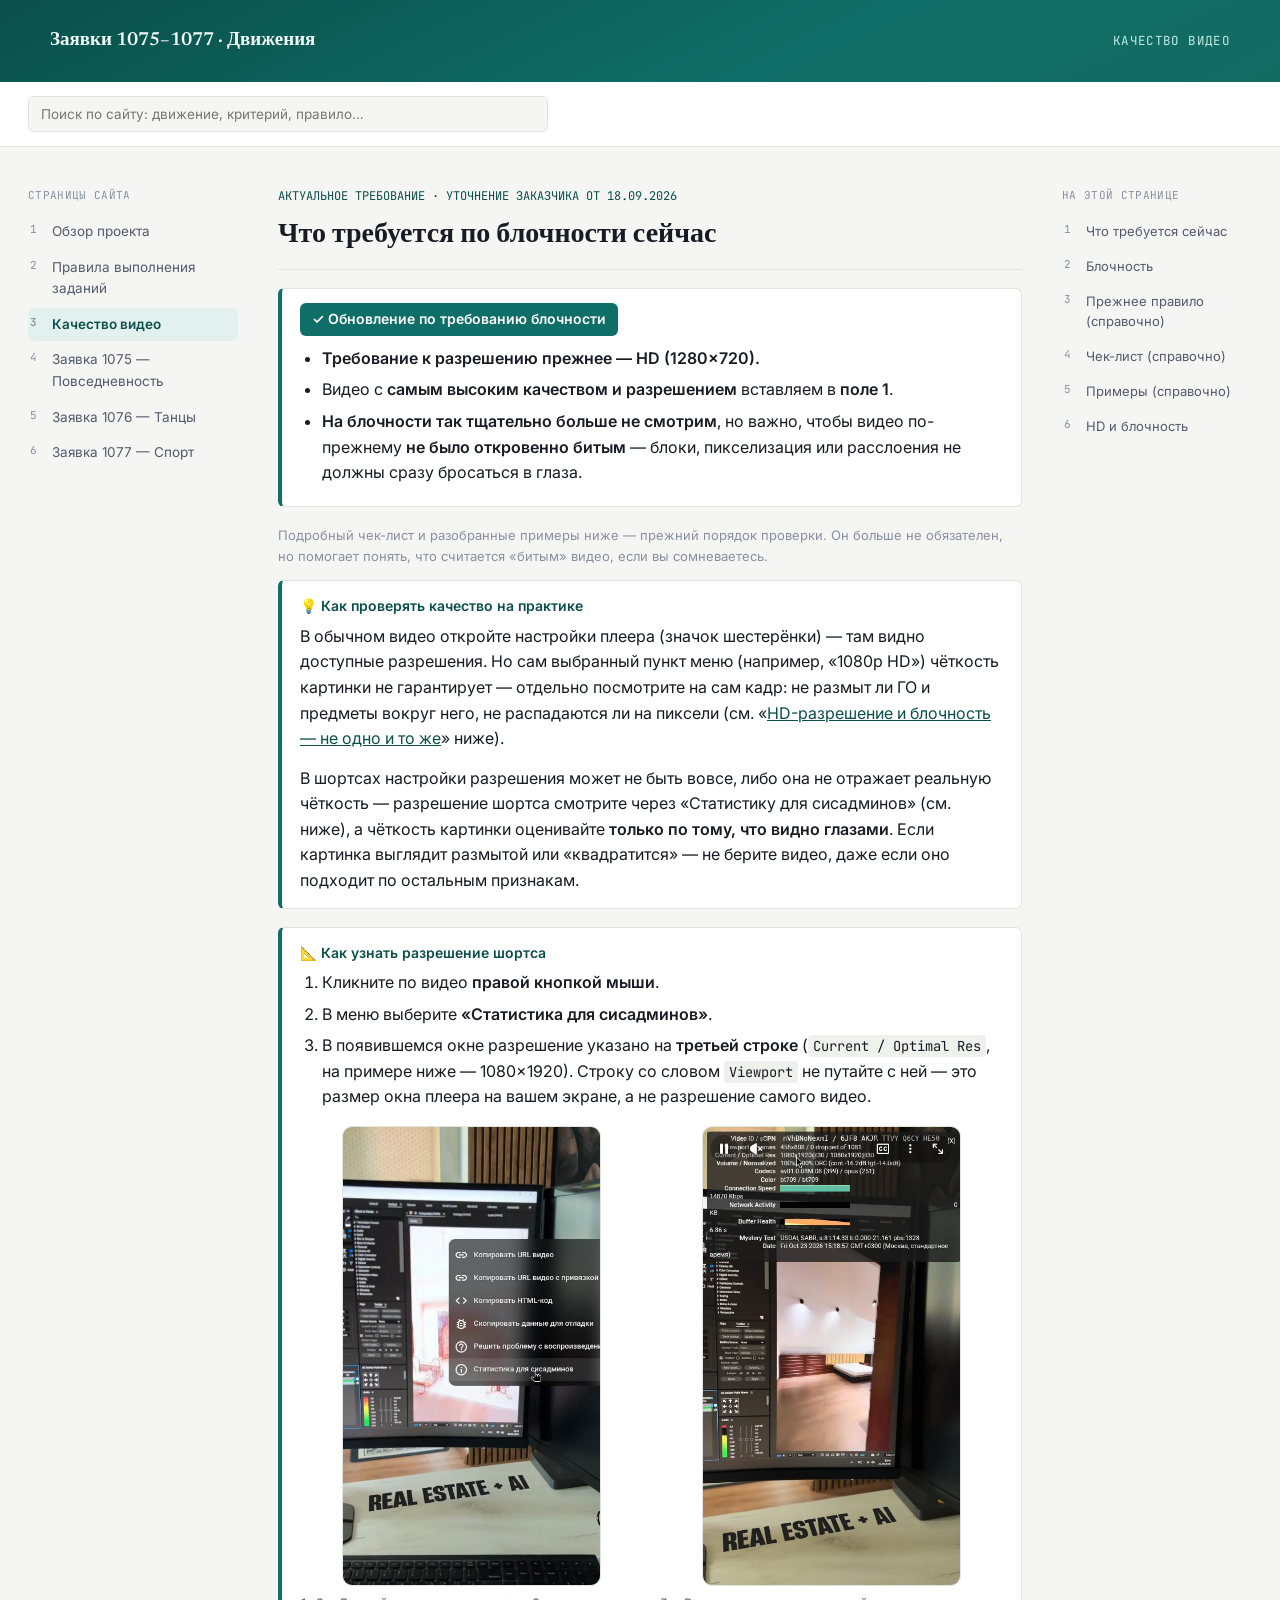
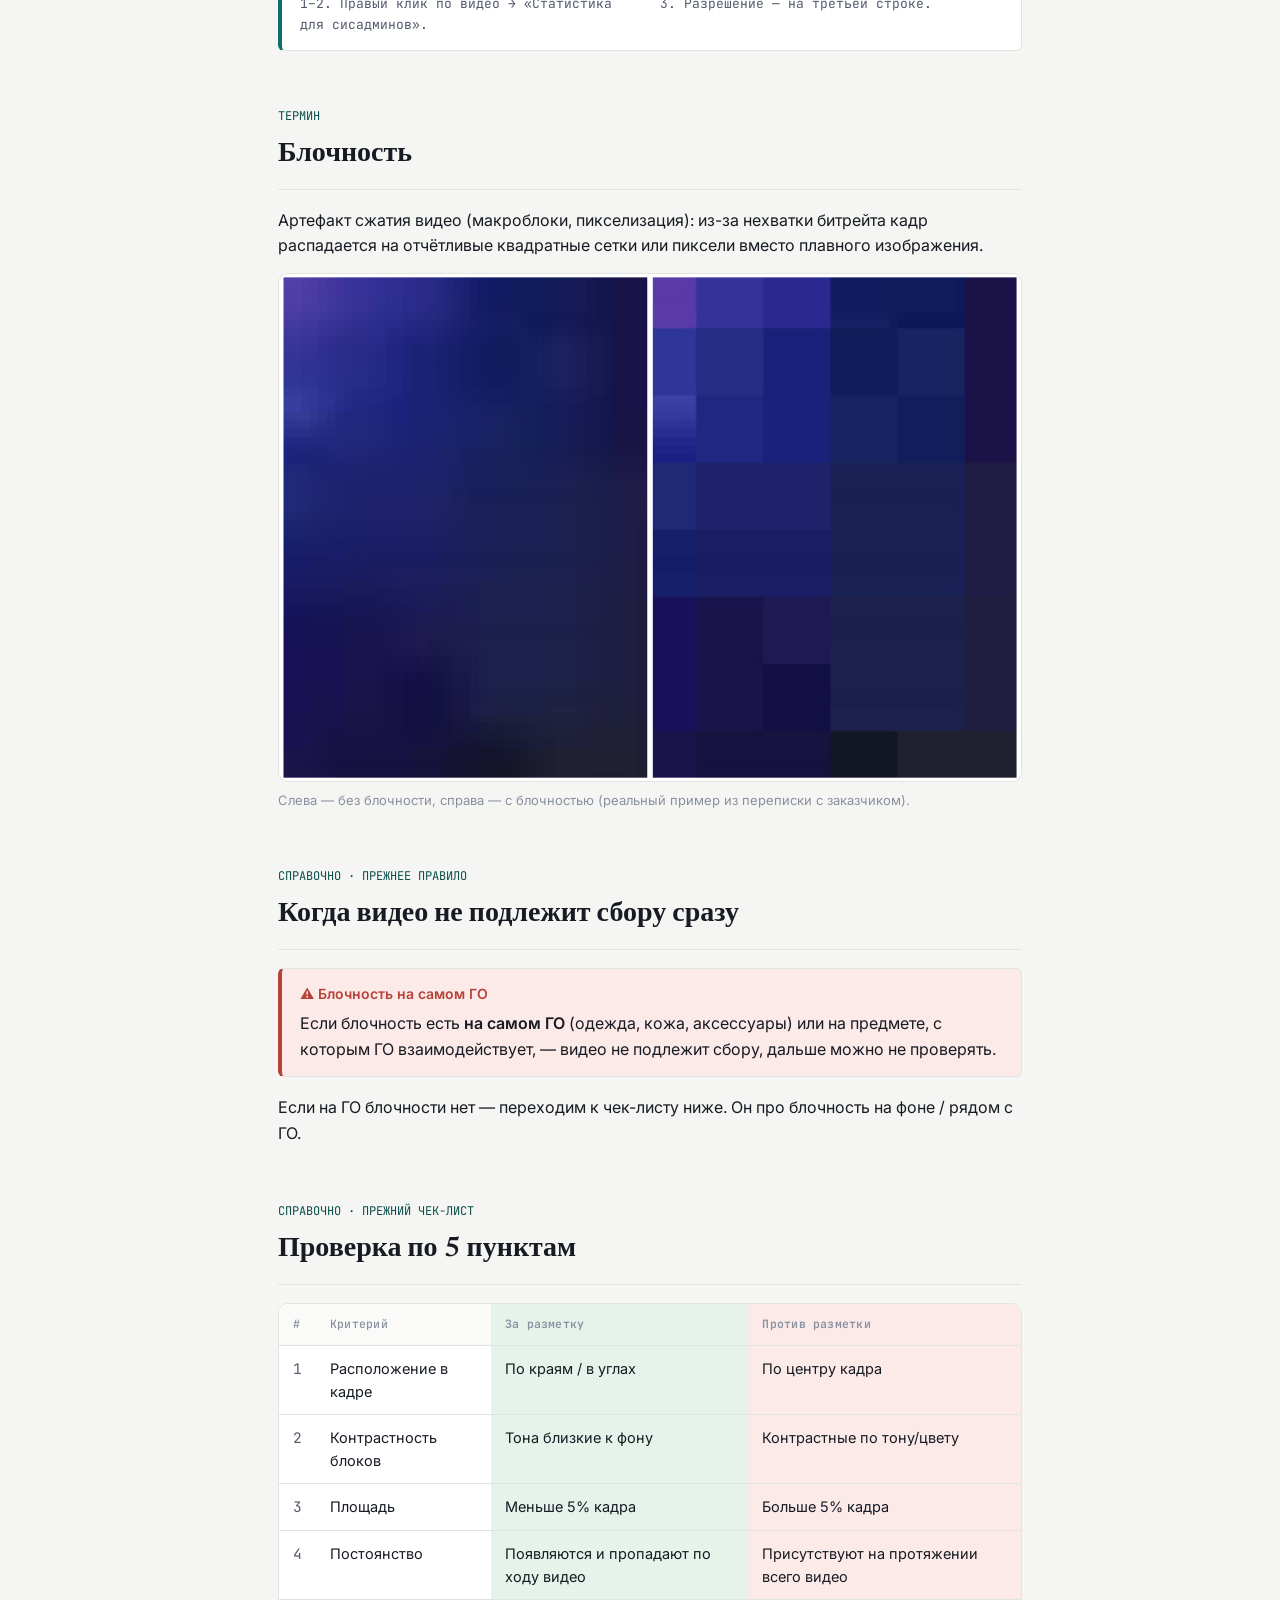
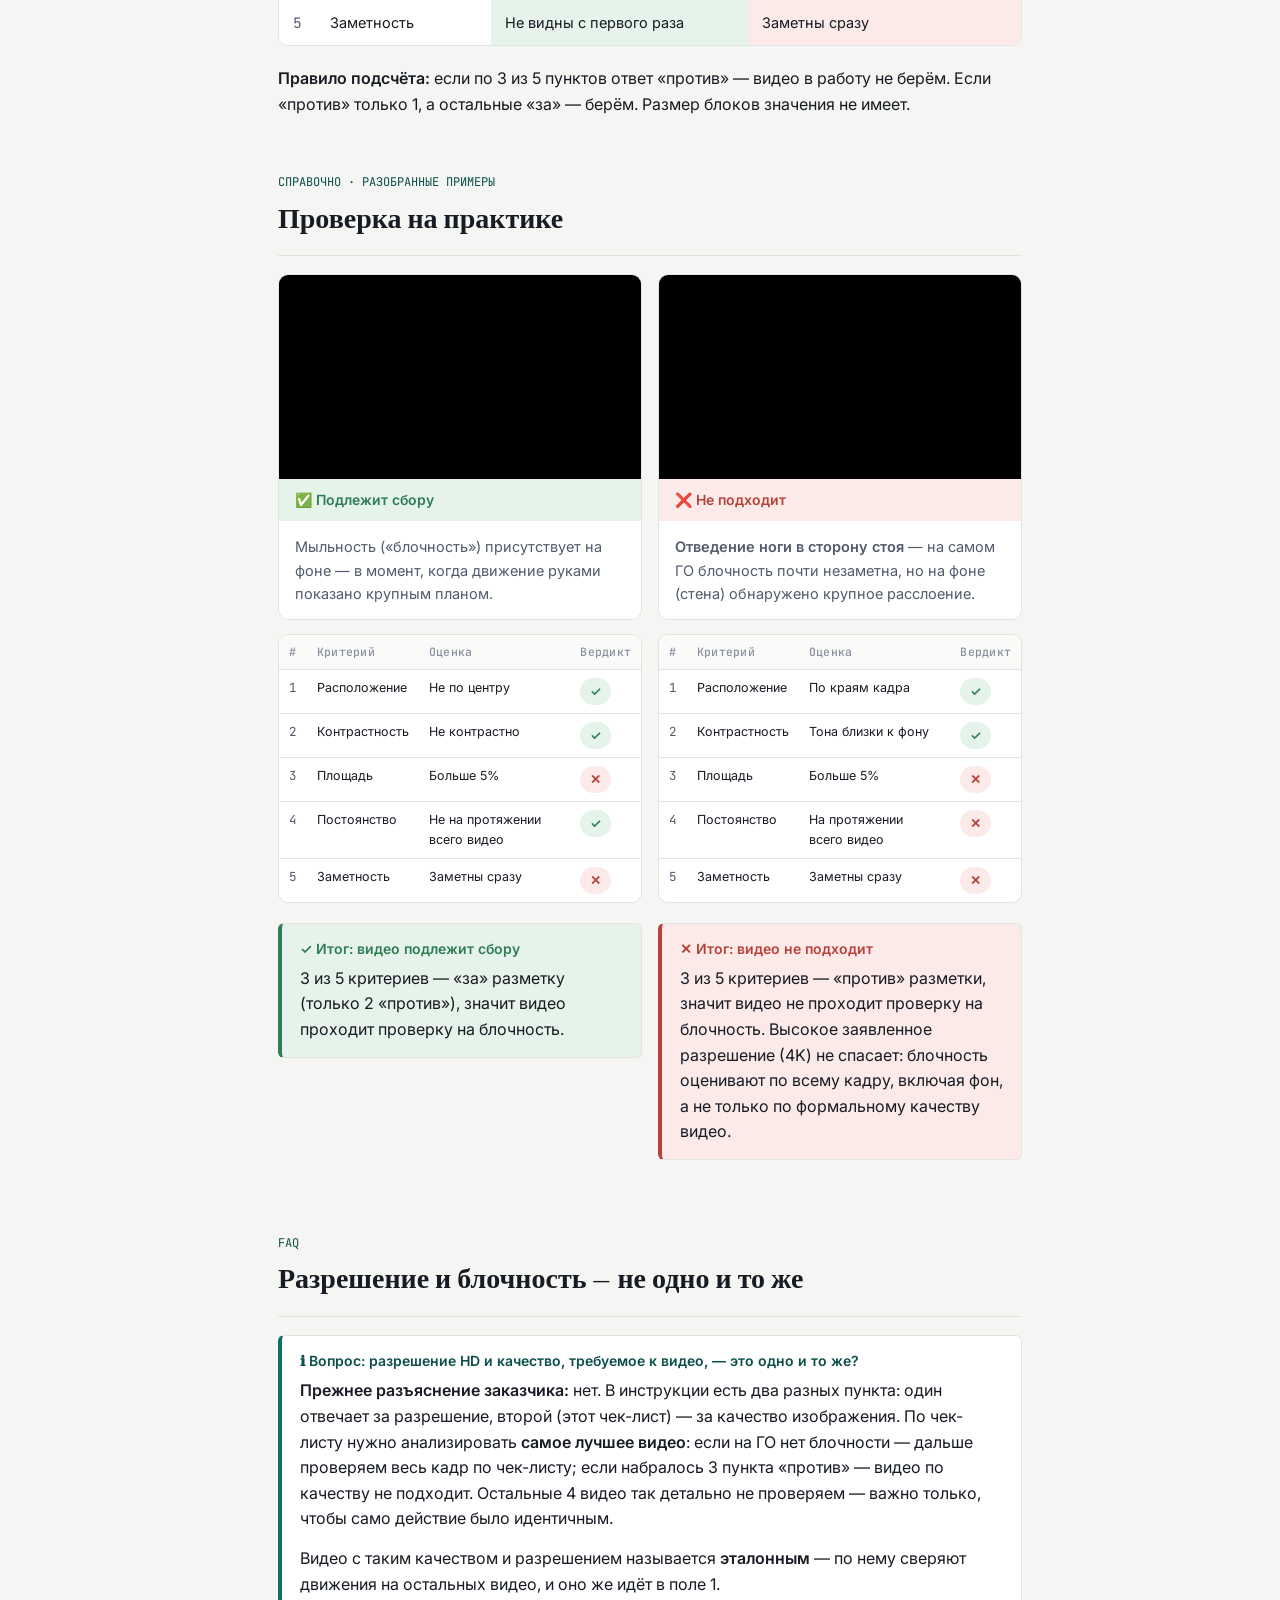
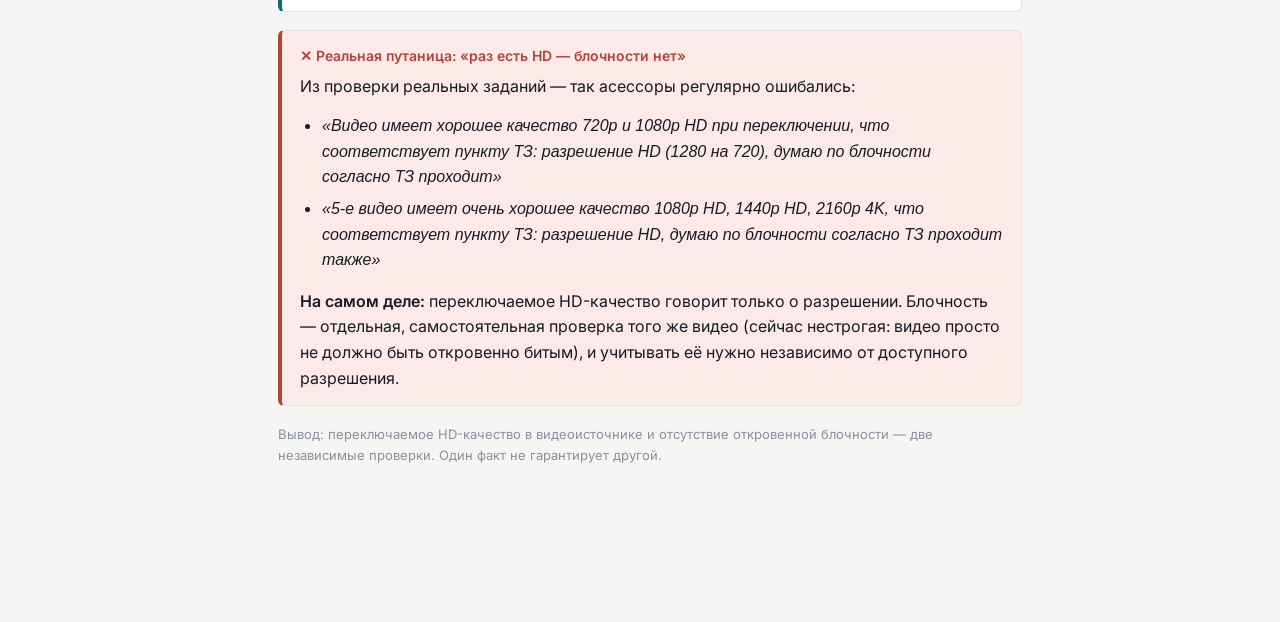
==== commit 63baed11: "Внести правки по единой инструкции 1075-1077 от 06.11.2026: названия, группы людей, трансляция на эк" ====
--- a/site/blockiness.html
+++ b/site/blockiness.html
@@ -55,7 +55,26 @@
       <div class="callout info">
         <div class="callout-title">💡 Как проверять качество на практике</div>
         <p>В обычном видео откройте настройки плеера (значок шестерёнки) — там видно доступные разрешения. Но сам выбранный пункт меню (например, «1080p HD») чёткость картинки не гарантирует — отдельно посмотрите на сам кадр: не размыт ли ГО и предметы вокруг него, не распадаются ли на пиксели (см. «<a href="#hd-vs-blockiness">HD-разрешение и блочность — не одно и то же</a>» ниже).</p>
-        <p style="margin-bottom:0;">В шортсах настройки разрешения может не быть вовсе, либо она не отражает реальную чёткость — там ориентируйтесь <strong>только на то, что видно глазами</strong>. Если картинка выглядит размытой или «квадратится» — не берите видео, даже если оно подходит по остальным признакам.</p>
+        <p style="margin-bottom:0;">В шортсах настройки разрешения может не быть вовсе, либо она не отражает реальную чёткость — разрешение шортса смотрите через «Статистику для сисадминов» (см. ниже), а чёткость картинки оценивайте <strong>только по тому, что видно глазами</strong>. Если картинка выглядит размытой или «квадратится» — не берите видео, даже если оно подходит по остальным признакам.</p>
+      </div>
+
+      <div class="callout info" id="shorts-resolution">
+        <div class="callout-title">📐 Как узнать разрешение шортса</div>
+        <ol>
+          <li>Кликните по видео <strong>правой кнопкой мыши</strong>.</li>
+          <li>В меню выберите <strong>«Статистика для сисадминов»</strong>.</li>
+          <li>В появившемся окне разрешение указано на <strong>третьей строке</strong> (<code>Current / Optimal Res</code>, на примере ниже — 1080×1920). Строку со словом <code>Viewport</code> не путайте с ней — это размер окна плеера на вашем экране, а не разрешение самого видео.</li>
+        </ol>
+        <div class="example-grid" style="margin-bottom:0;">
+          <figure style="margin:0;">
+            <img src="assets/shorts-stats-menu.jpg" alt="Контекстное меню шортса: пункт «Статистика для сисадминов»" style="display:block; max-height:460px; width:auto; max-width:100%; margin:0 auto; border-radius:var(--radius-m); border:1px solid var(--line);">
+            <figcaption class="img-caption">1–2. Правый клик по видео → «Статистика для сисадминов».</figcaption>
+          </figure>
+          <figure style="margin:0;">
+            <img src="assets/shorts-stats-panel.jpg" alt="Окно статистики: на третьей строке указано разрешение видео" style="display:block; max-height:460px; width:auto; max-width:100%; margin:0 auto; border-radius:var(--radius-m); border:1px solid var(--line);">
+            <figcaption class="img-caption">3. Разрешение — на третьей строке.</figcaption>
+          </figure>
+        </div>
       </div>
     </section>
 
